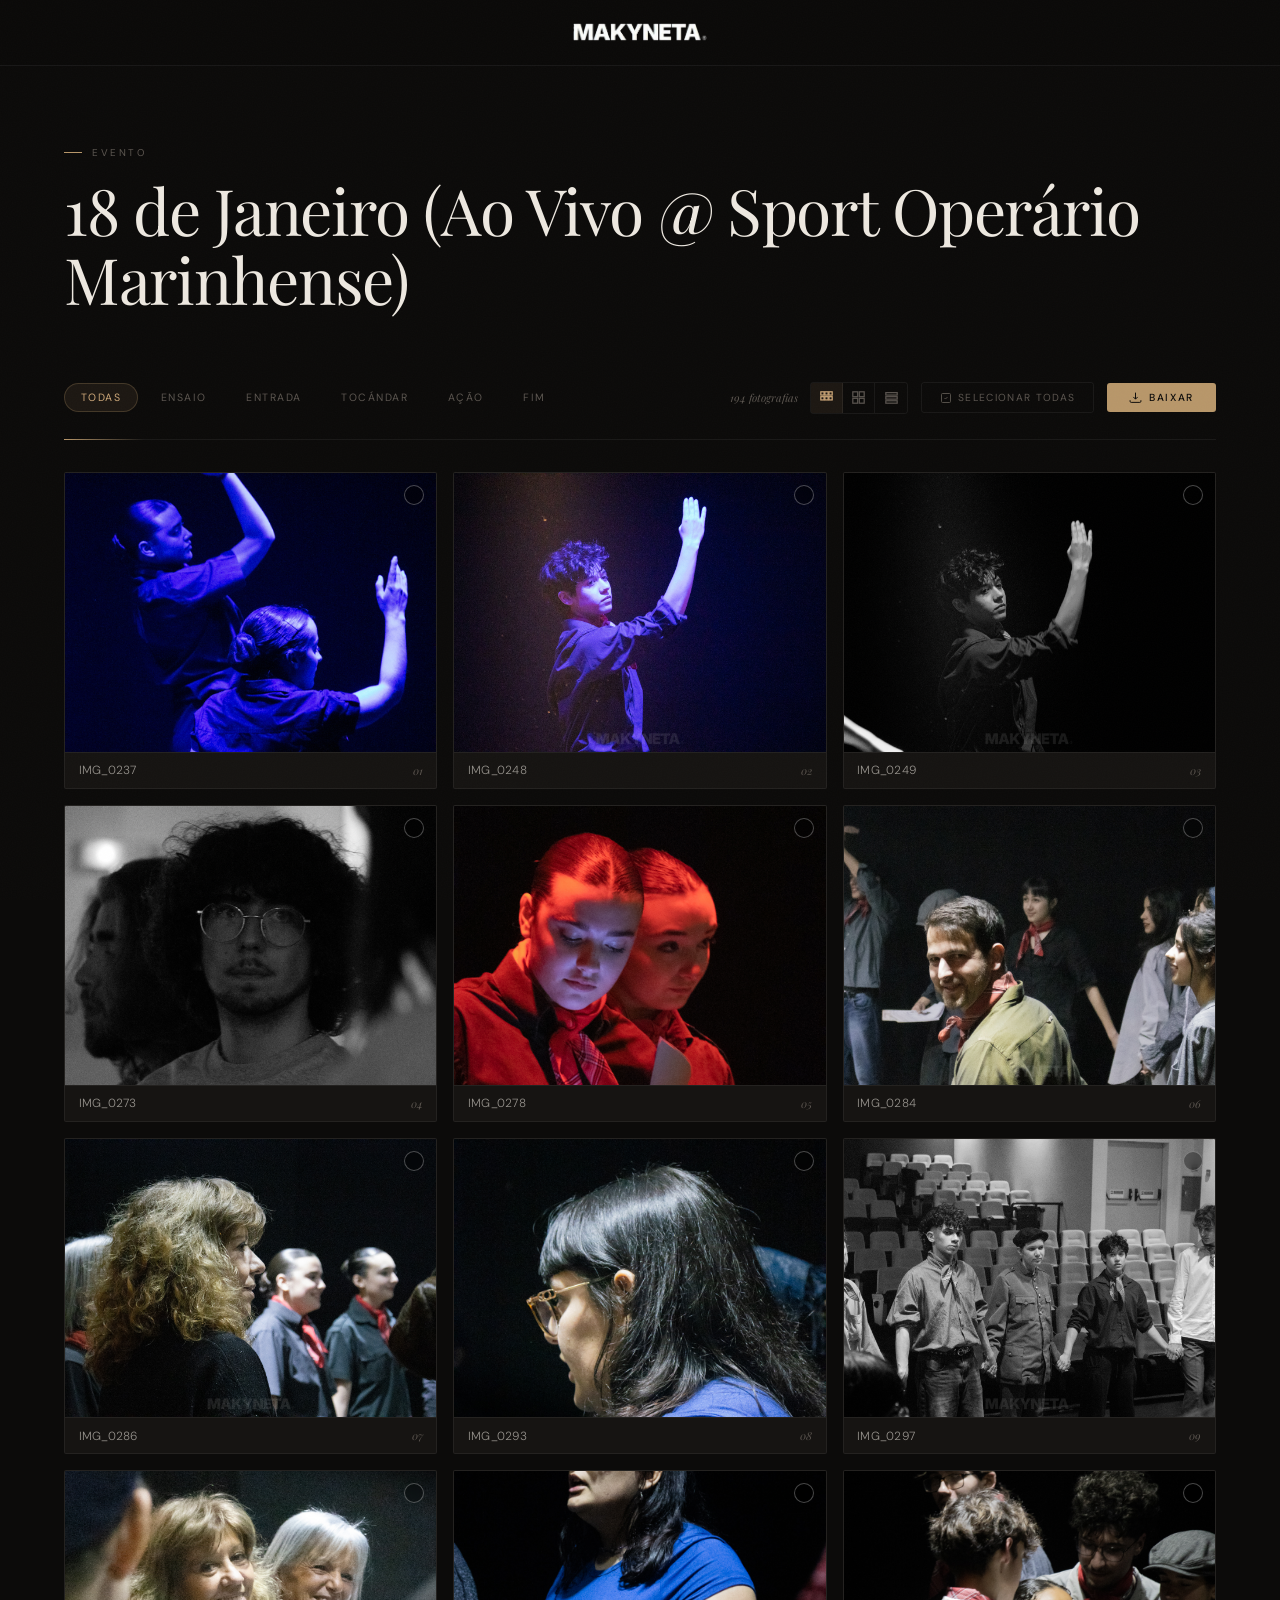
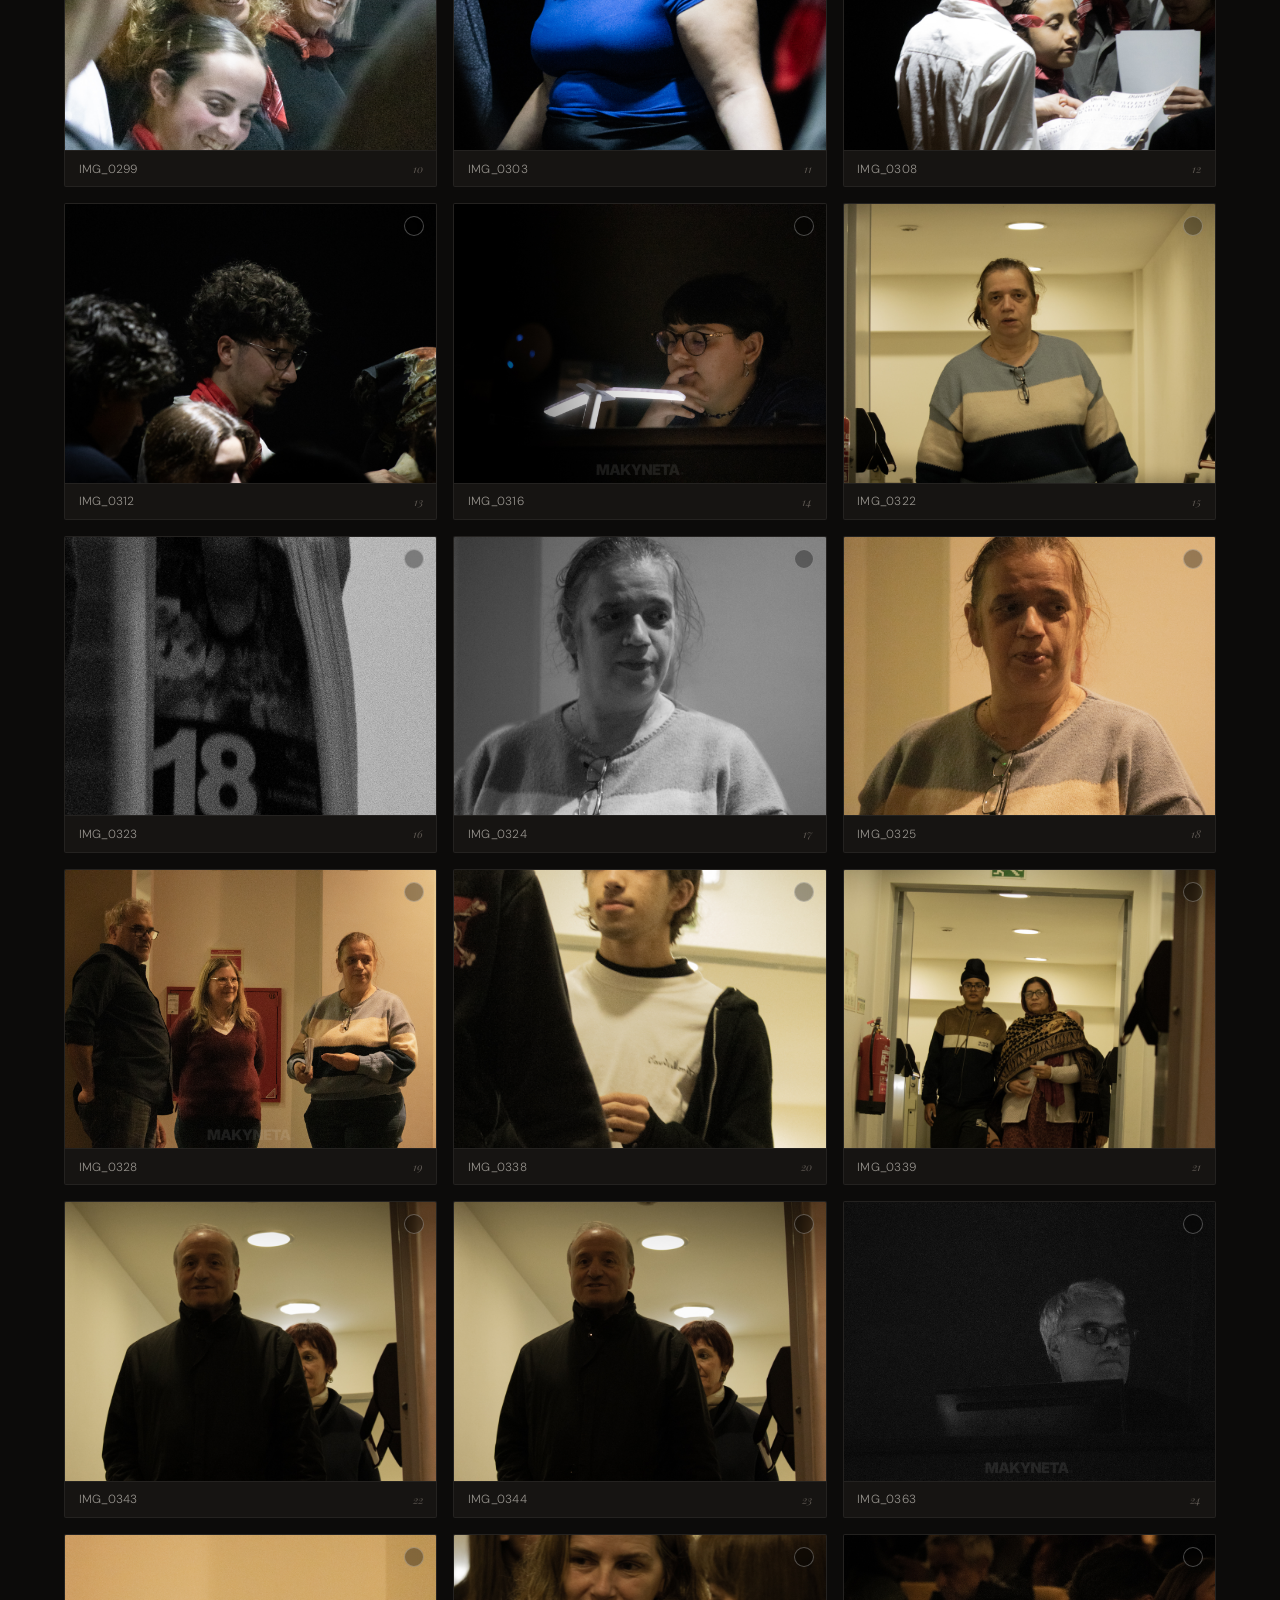
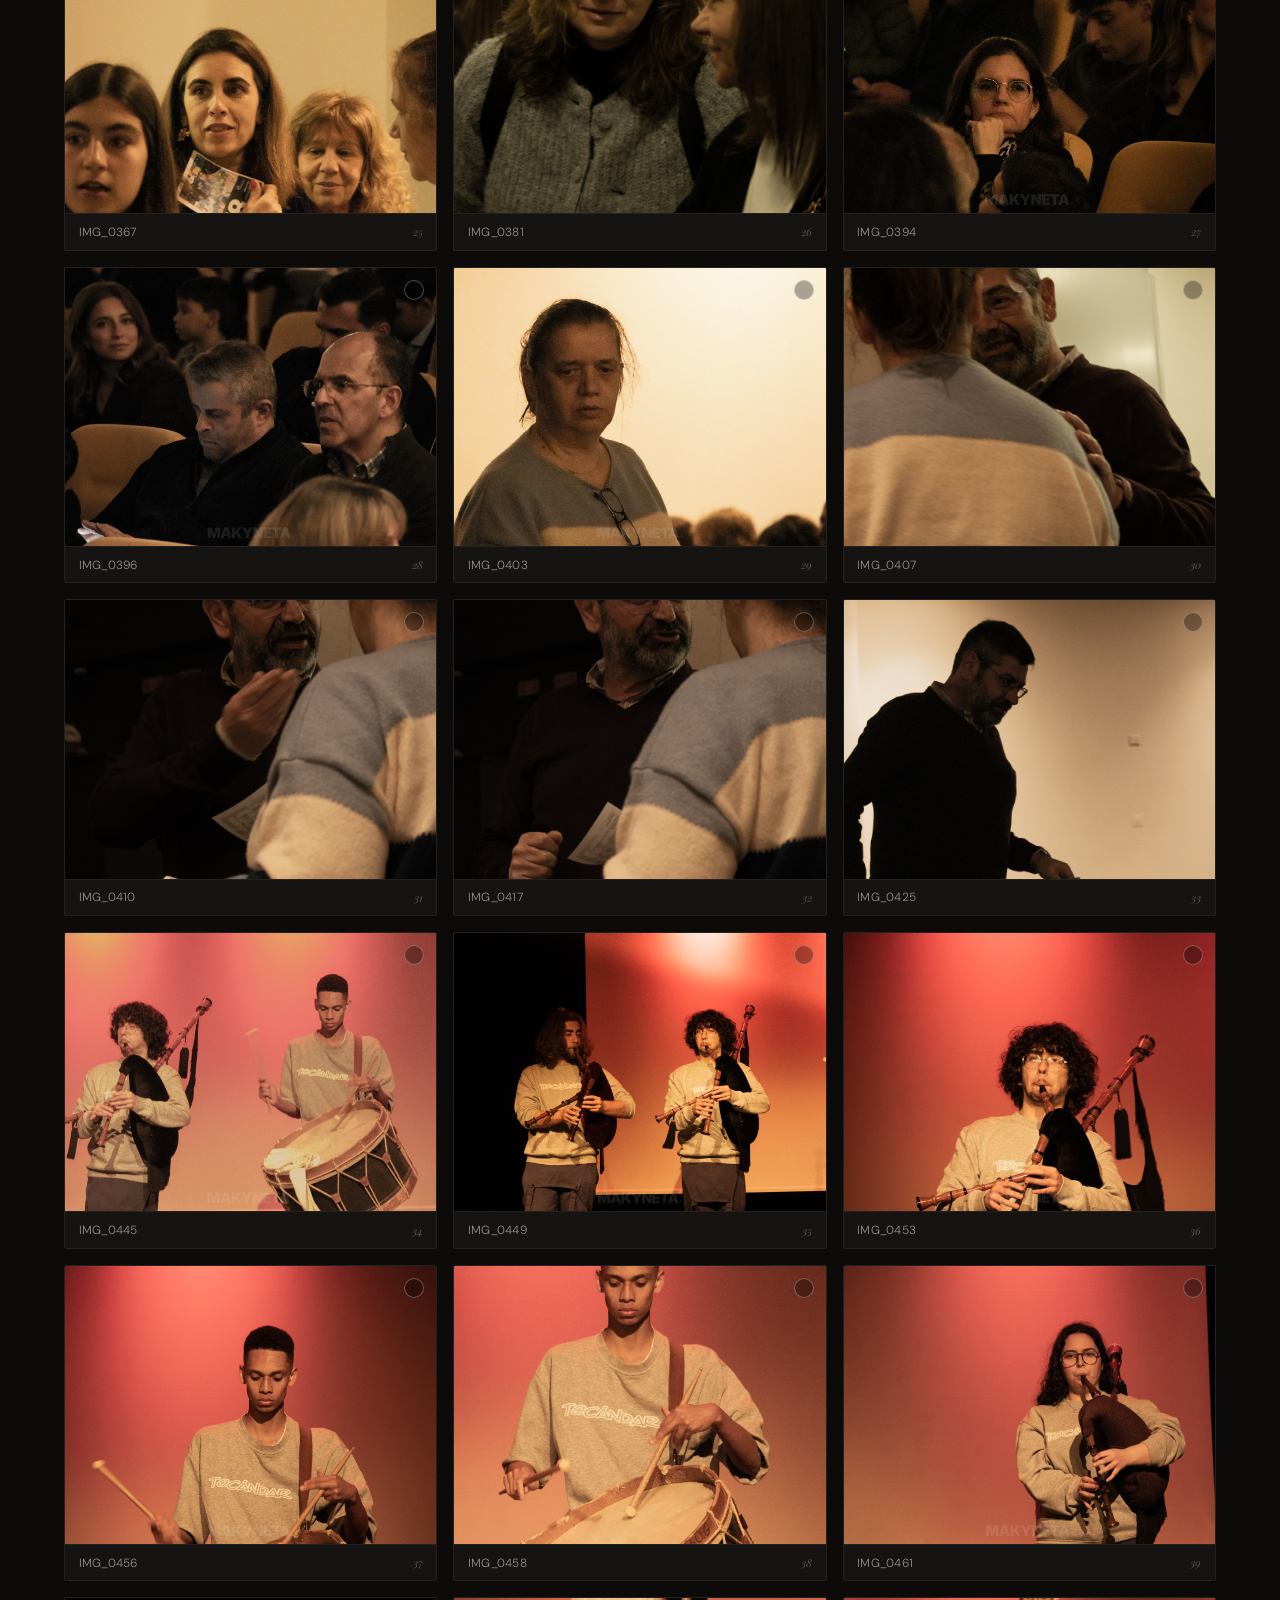
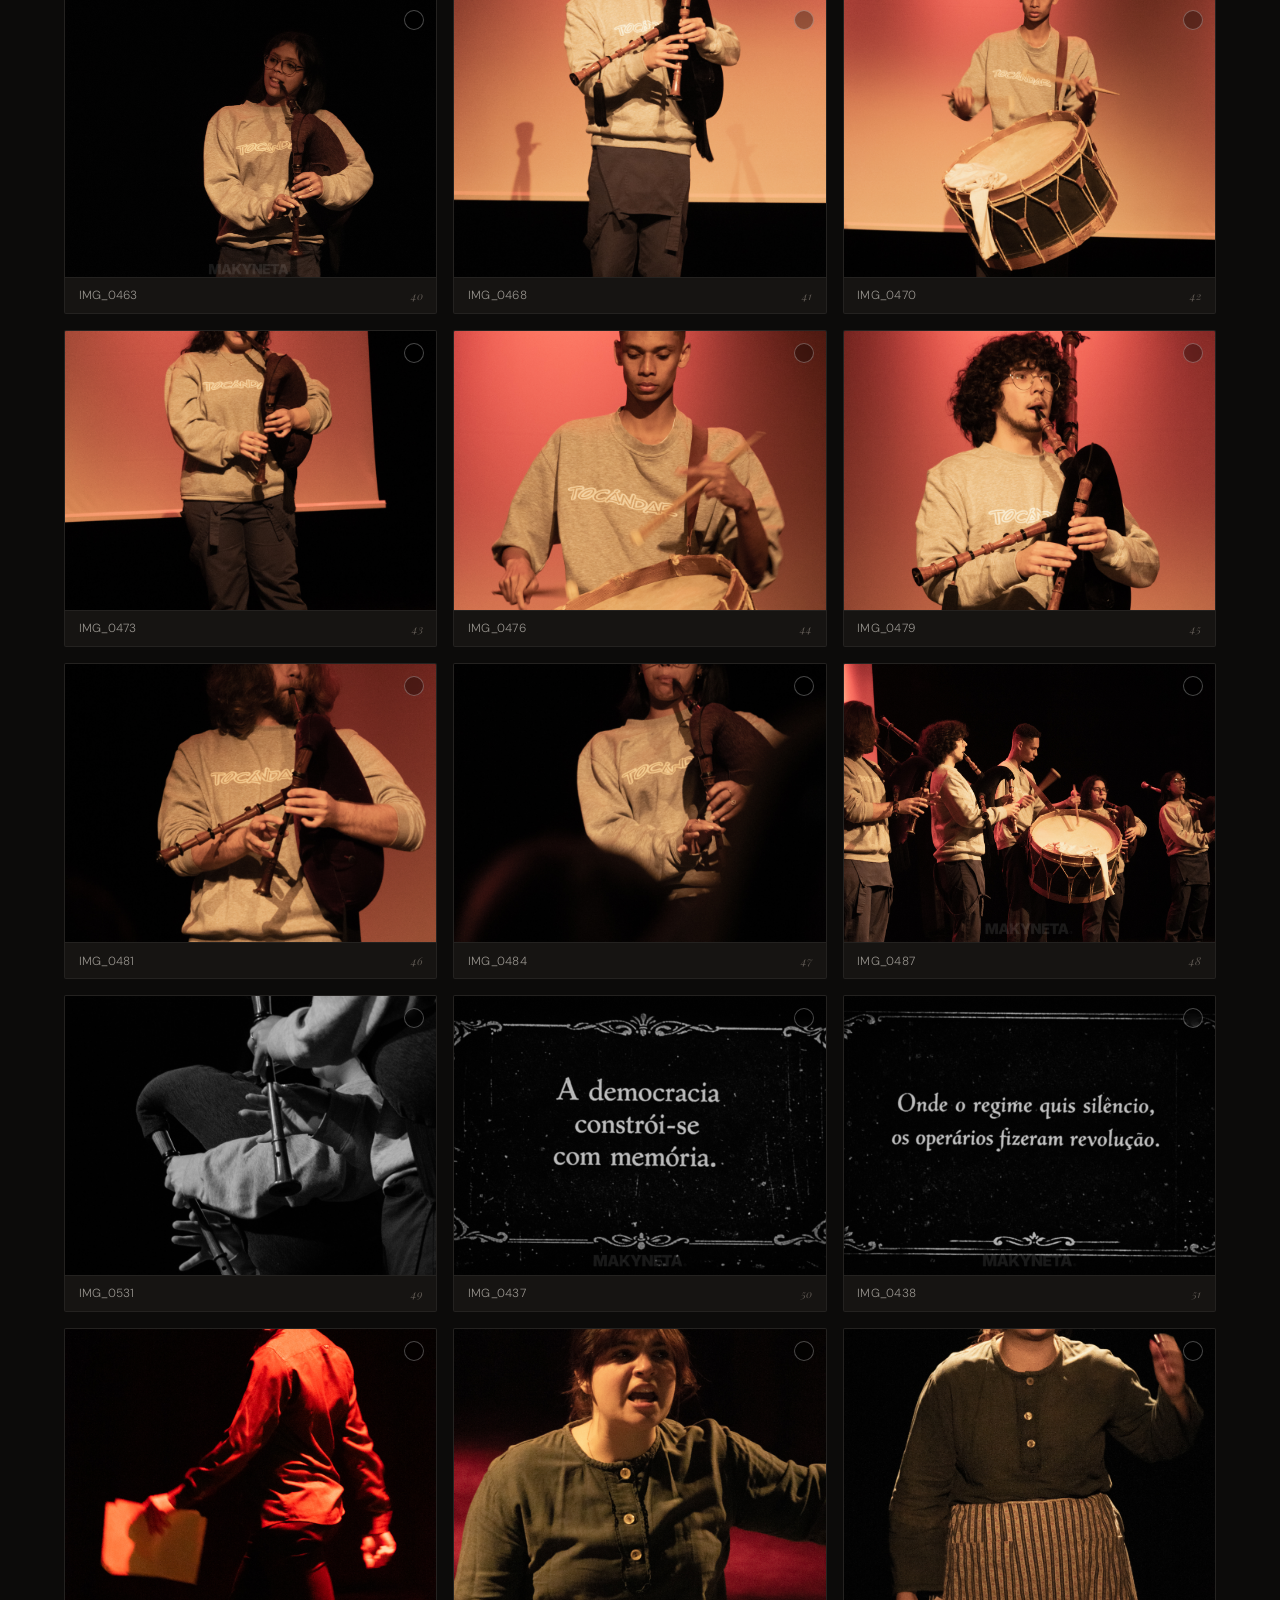
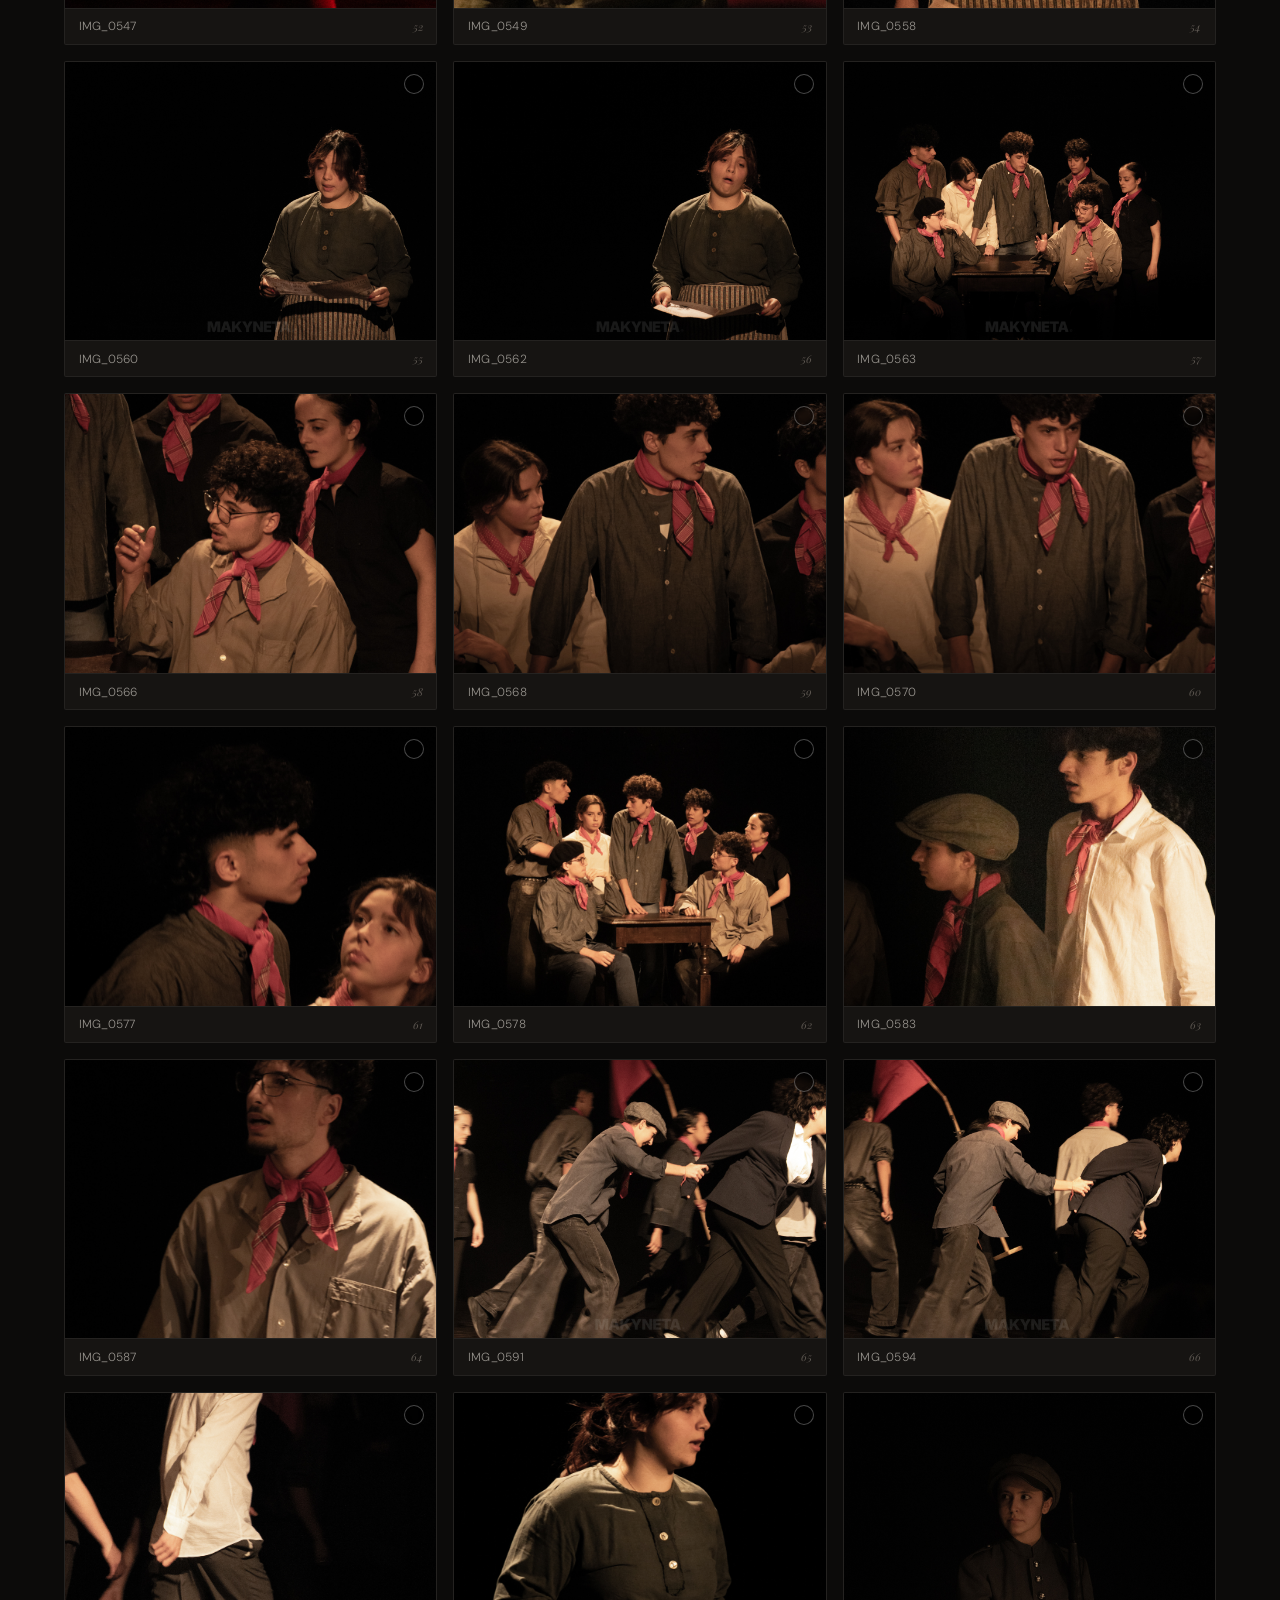
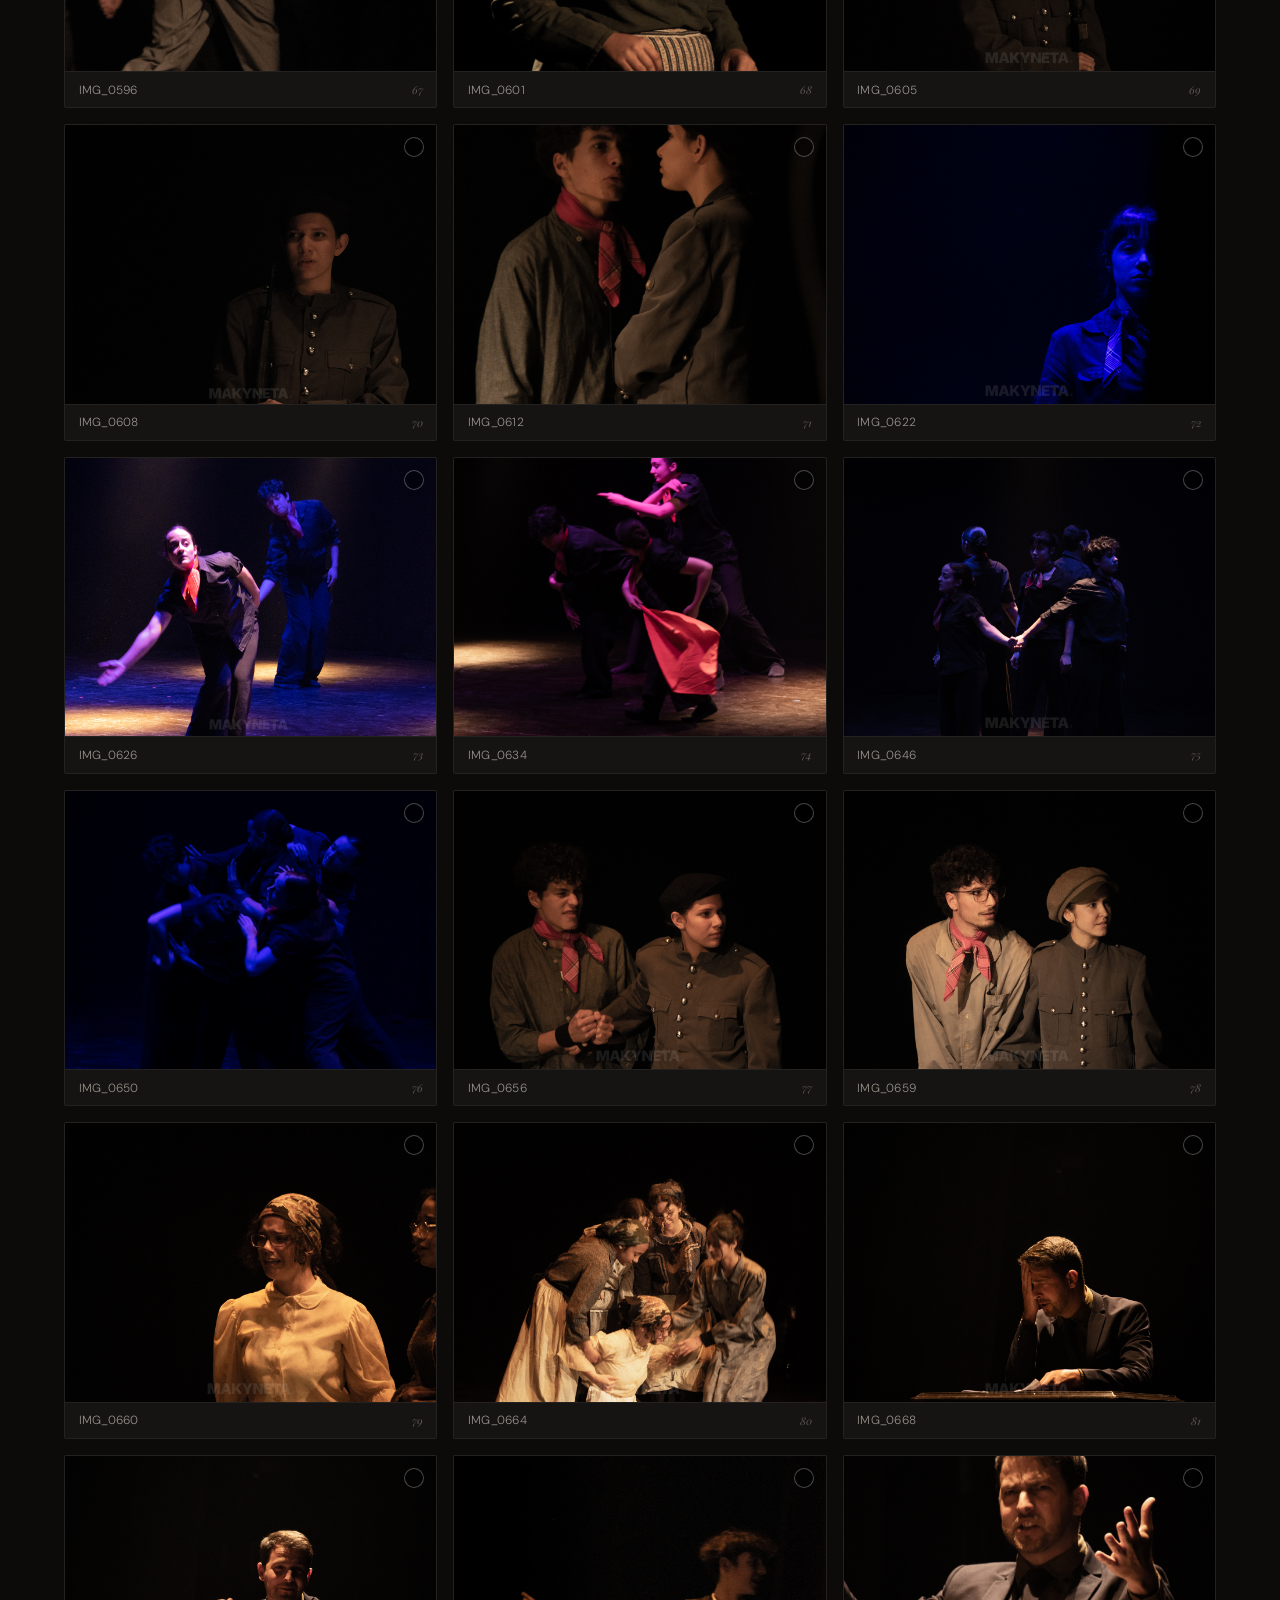
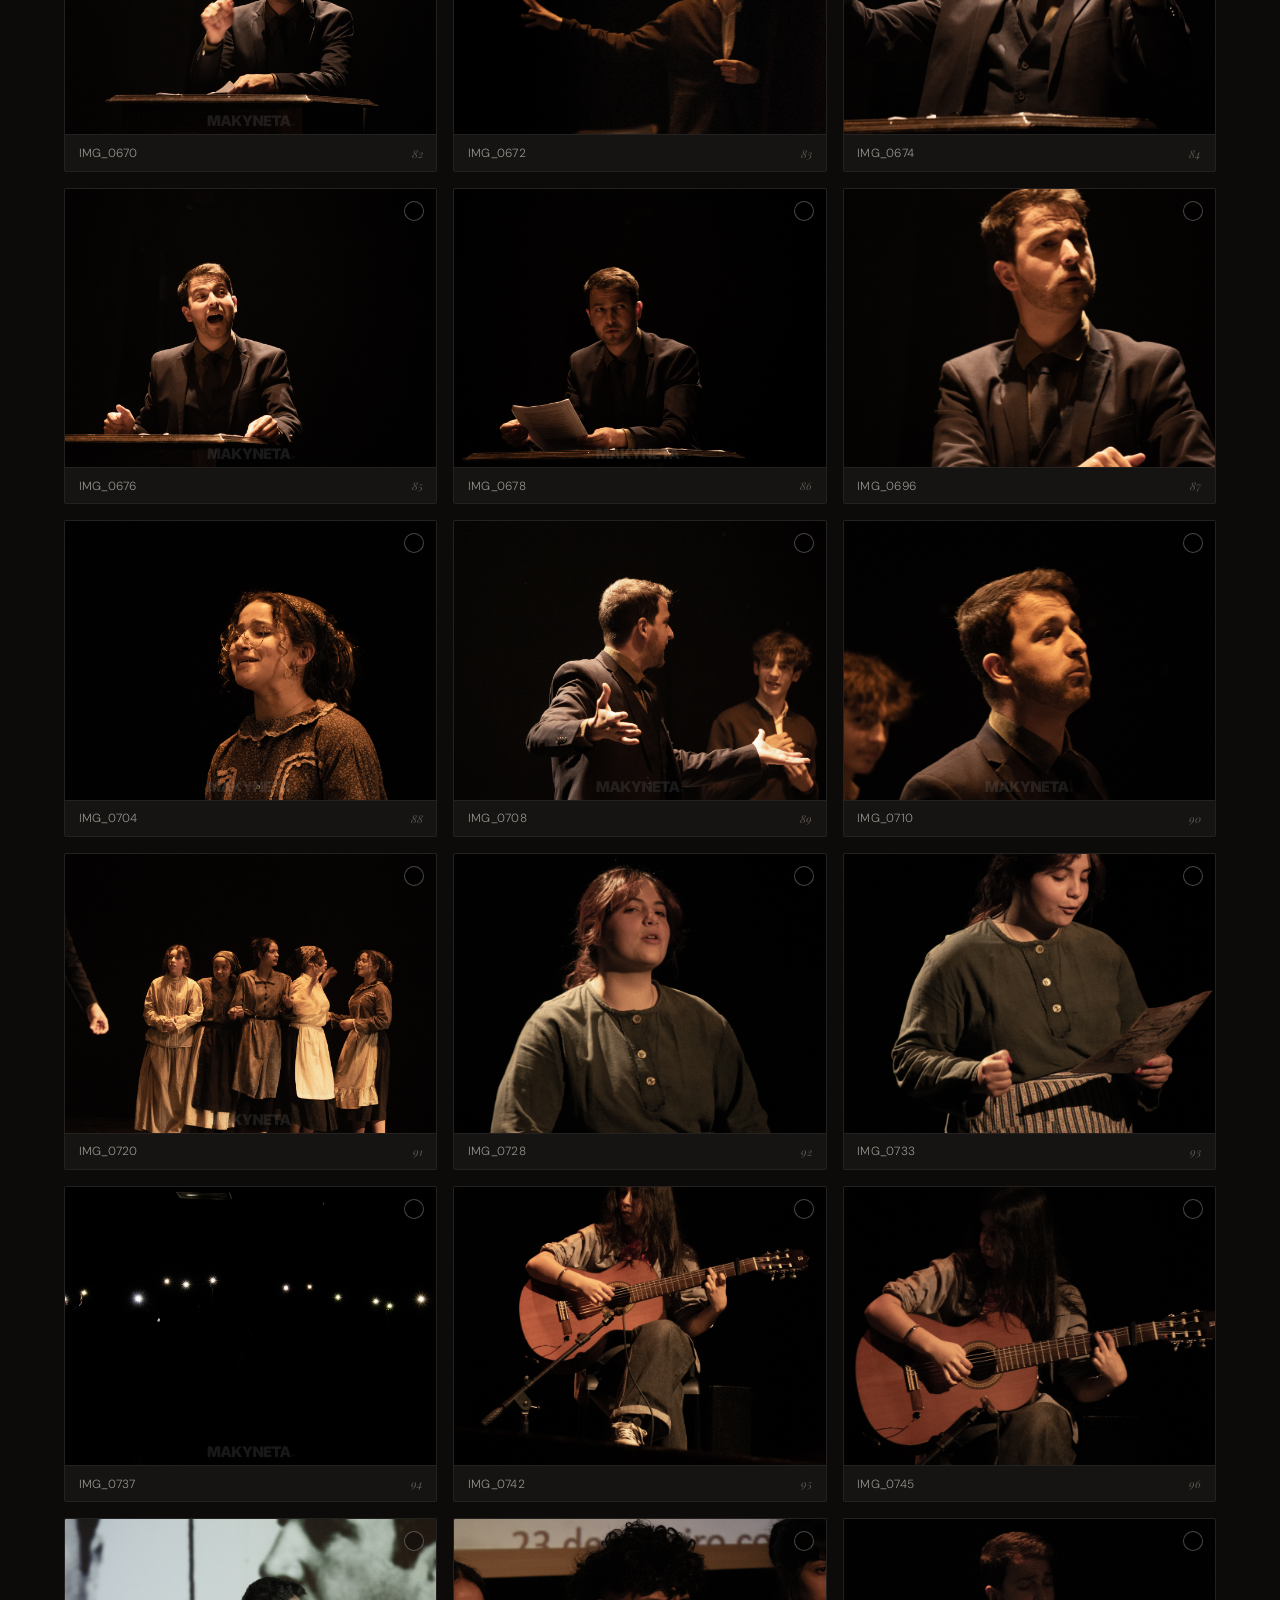
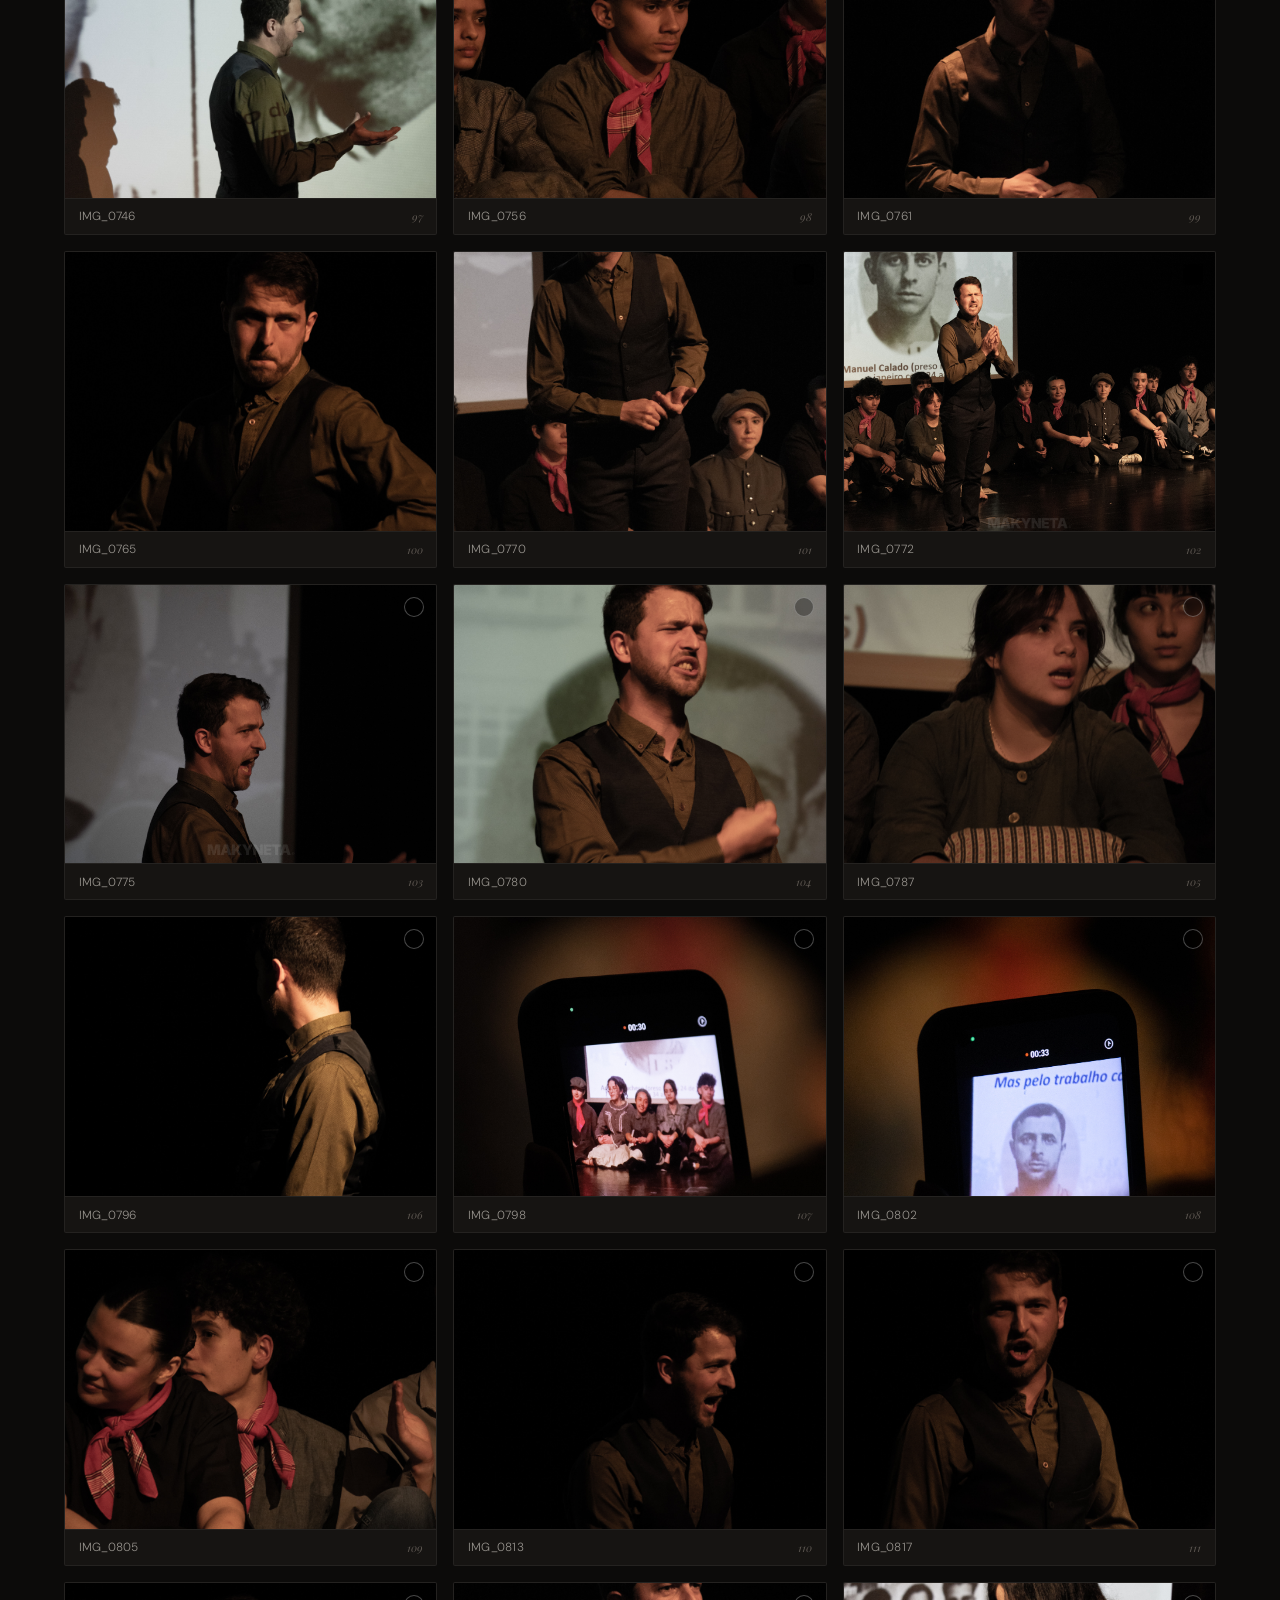
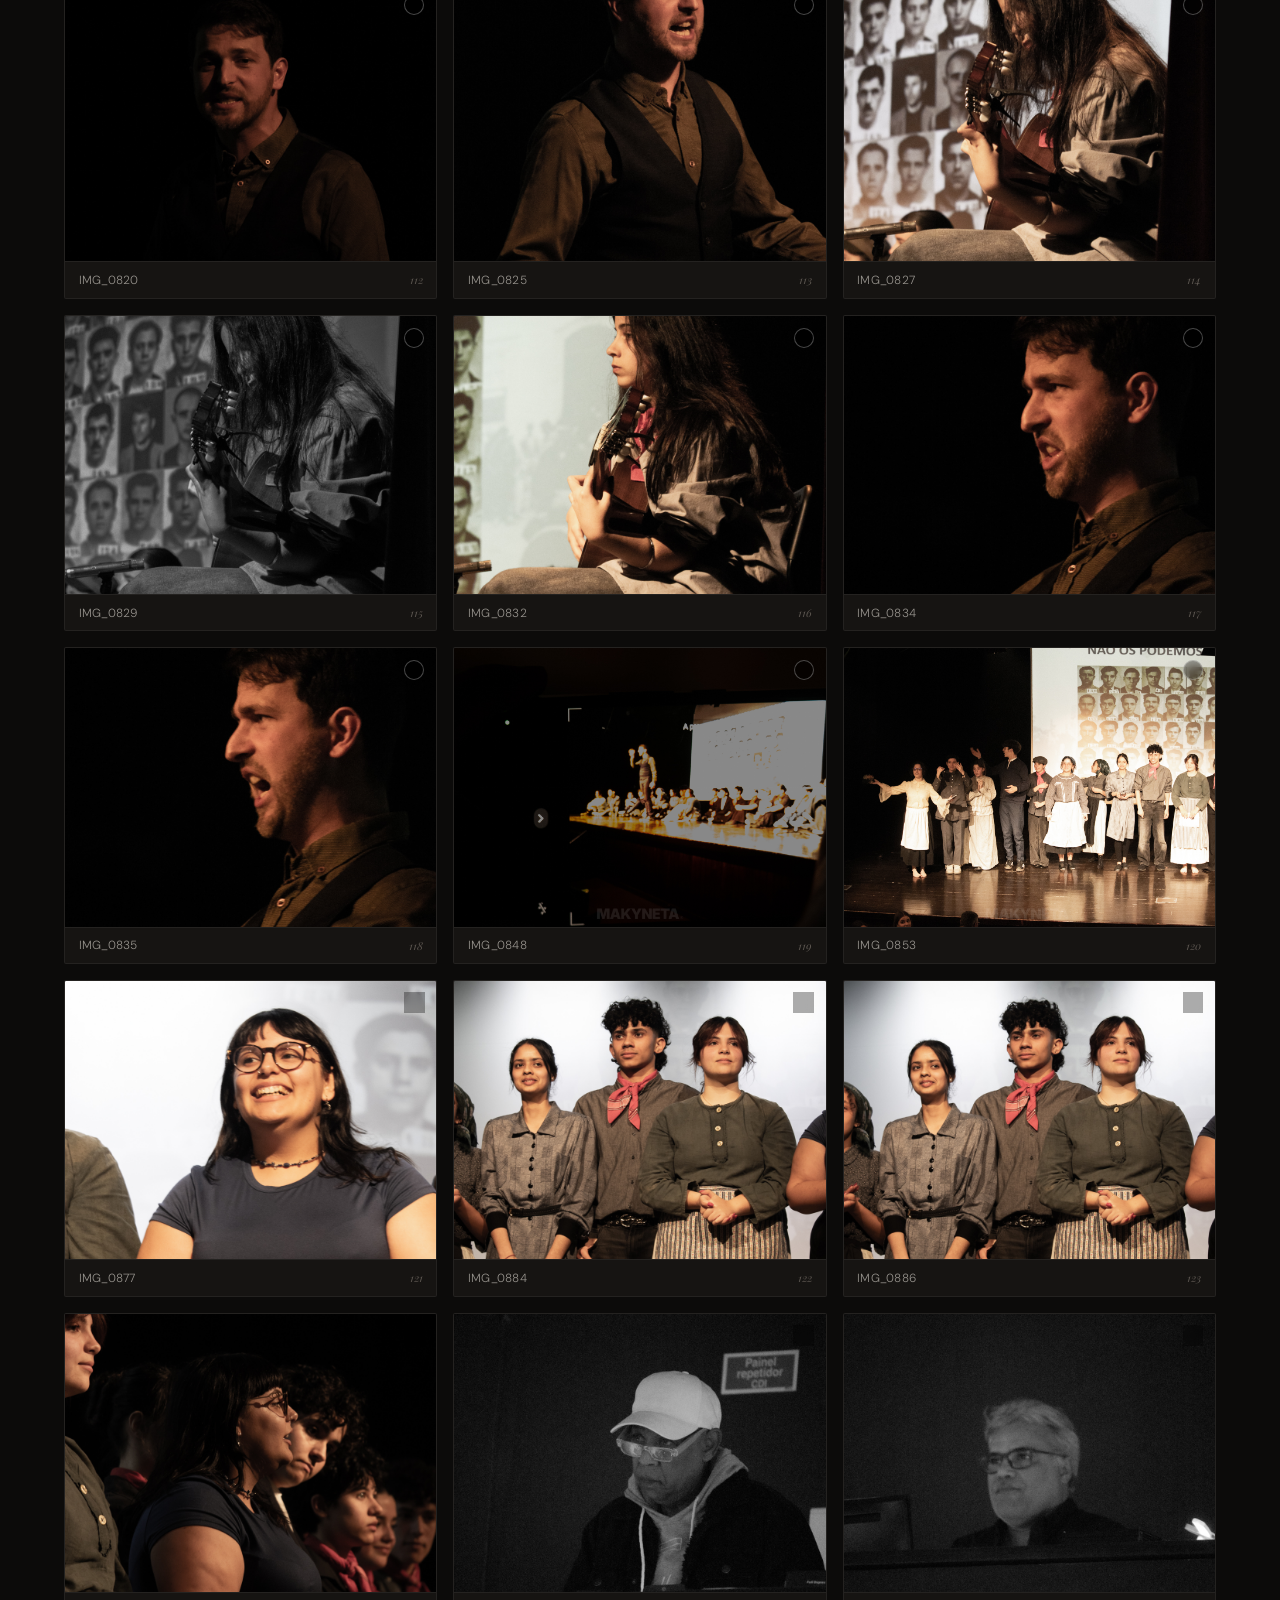
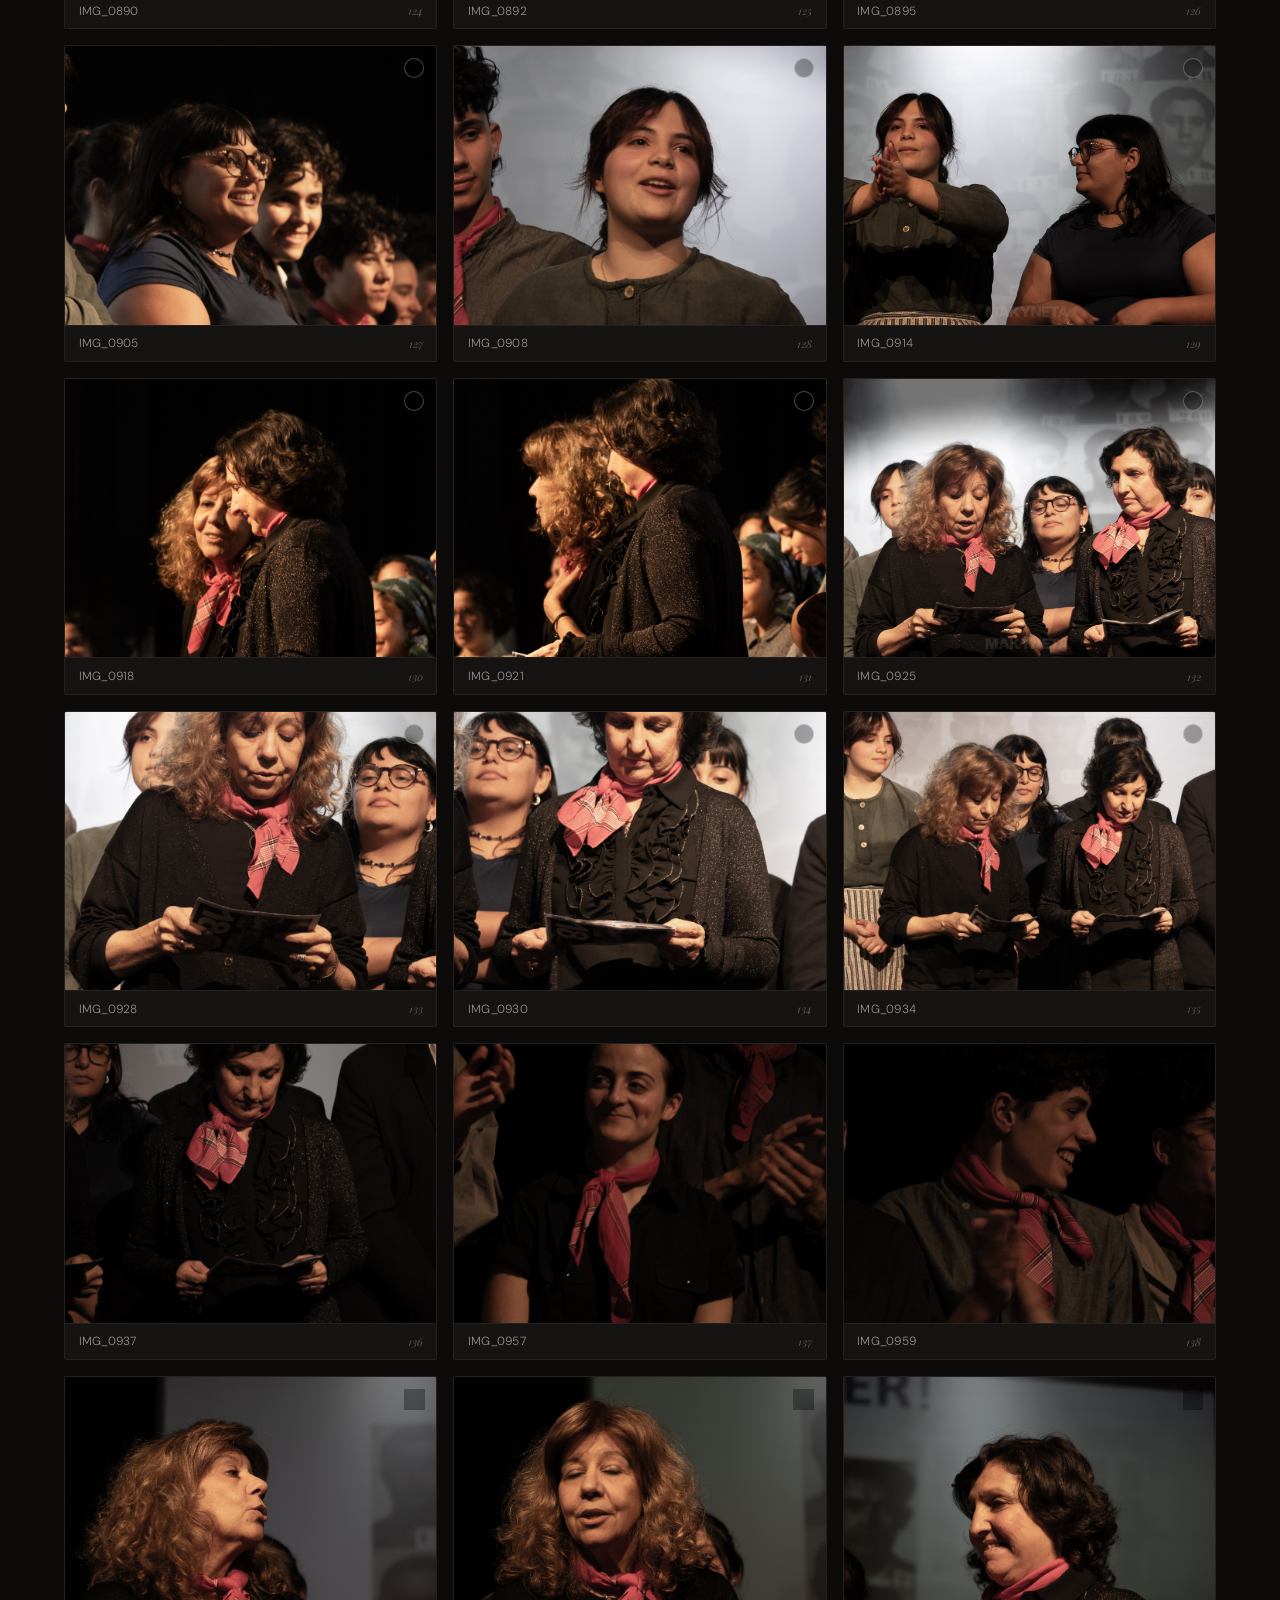
==== index.html @ 29eec653 "29 de Março de 2026" ====
<!DOCTYPE html>
<html lang="pt">
<head>
<!-- Metadados -->
<meta charset="UTF-8"/>
<meta name="viewport" content="width=device-width,initial-scale=1.0"/>
<meta property="og:image" content="https://makyneta.github.io/faclass/assets/images/client/IMG_0249.jpg">
<meta name="robots" content="noindex, follow">
<link rel="canonical" href="https://makyneta.github.io">
<meta name="author" content="Makyneta Unipessoal, Lda">
<!-- Preconnect -->
<link rel="preconnect" href="https://fonts.googleapis.com"/>
<link rel="preconnect" href="https://fonts.gstatic.com" crossorigin/>
<!-- Font -->
<link href="https://fonts.googleapis.com/css2?family=Playfair+Display:ital,wght@0,400;1,400&family=DM+Sans:wght@300;400;500&display=swap" rel="stylesheet"/>
<!-- Styles -->
<link rel="stylesheet" href="assets/styles/main.css">
<!-- Scripts -->
<script src="assets/scripts/main.js" defer></script>
<!-- Title_Favicon -->
<title>FACLass | Makyneta by Tomás Mota</title>
<link rel="icon" href="https://makyneta.github.io/favicon.png" type="image/png">
</head>
<body>

<!-- HEADER -->
<header>
  <!--
    Logo: substitua src="logo.png" pelo caminho da sua imagem PNG.
    Ao clicar na logo vai para o site principal.
  -->
  <a href="https://makyneta.github.io" target="_blank" rel="noopener" class="logo-link">
    <img
      class="logo-img"
      src="assets/images/ui/makyneta.png"
      alt="Makyneta"
      onerror="this.outerHTML='<span class=logo-fallback>Makyneta</span>'"
    />
  </a>
</header>

<!-- HERO -->
<div class="hero">
  <div class="hero-for">Evento</div>
  <h1 class="hero-name" id="hero-name">—</h1>
</div>

<!-- CONTROLS -->
<div class="controls">
  <div class="ctrl-left" id="filter-row">
    <!-- filtros gerados dinamicamente -->
  </div>
  <div class="ctrl-right">
    <span class="count-label" id="count-label"></span>
    <div class="vtoggle">
      <button class="vb on" id="v3" onclick="setView(3)" title="Grelha">
        <svg viewBox="0 0 16 16" fill="none" stroke="currentColor" stroke-width="1.5"><rect x="1" y="1" width="4" height="4"/><rect x="6" y="1" width="4" height="4"/><rect x="11" y="1" width="4" height="4"/><rect x="1" y="7" width="4" height="4"/><rect x="6" y="7" width="4" height="4"/><rect x="11" y="7" width="4" height="4"/></svg>
      </button>
      <button class="vb" id="v2" onclick="setView(2)" title="2 colunas">
        <svg viewBox="0 0 16 16" fill="none" stroke="currentColor" stroke-width="1.5"><rect x="1" y="1" width="6" height="6"/><rect x="9" y="1" width="6" height="6"/><rect x="1" y="9" width="6" height="6"/><rect x="9" y="9" width="6" height="6"/></svg>
      </button>
      <button class="vb" id="v1" onclick="setView(1)" title="Lista">
        <svg viewBox="0 0 16 16" fill="none" stroke="currentColor" stroke-width="1.5"><rect x="1" y="2" width="14" height="3"/><rect x="1" y="7" width="14" height="3"/><rect x="1" y="12" width="14" height="3"/></svg>
      </button>
    </div>
    <button class="btn-sel" onclick="toggleSelAll()">
      <svg viewBox="0 0 24 24" fill="none" stroke="currentColor" stroke-width="1.8"><rect x="3" y="3" width="18" height="18" rx="2"/><path d="M9 12l2 2 4-4"/></svg>
      Selecionar todas
    </button>
    <button class="btn-dl" onclick="doDownload()">
      <svg viewBox="0 0 24 24" fill="none" stroke="currentColor" stroke-width="1.8"><path d="M12 15V3m0 12-4-4m4 4 4-4"/><path d="M2 17v2a2 2 0 002 2h16a2 2 0 002-2v-2"/></svg>
      Baixar
    </button>
  </div>
</div>

<!-- GALLERY -->
<div class="g-wrap">
  <div class="g-divider"></div>
  <div class="gallery" id="gallery"></div>
</div>

<!-- LIGHTBOX -->
<div class="lb" id="lb">
  <div class="lb-bg" onclick="closeLb()"></div>
  <button class="lb-close" onclick="closeLb()">
    <svg viewBox="0 0 24 24" fill="none" stroke="currentColor" stroke-width="1.8"><path d="M18 6 6 18M6 6l12 12"/></svg>
  </button>
  <button class="lb-nav lb-prev" onclick="navLb(-1)">
    <svg viewBox="0 0 24 24" fill="none" stroke="currentColor" stroke-width="1.8"><path d="M15 18 9 12l6-6"/></svg>
  </button>
  <button class="lb-nav lb-next" onclick="navLb(1)">
    <svg viewBox="0 0 24 24" fill="none" stroke="currentColor" stroke-width="1.8"><path d="M9 18l6-6-6-6"/></svg>
  </button>
  <div class="lb-shell">
    <div class="lb-img-box">
      <img id="lb-img" src="" alt=""/>
    </div>
    <div class="lb-foot">
      <div class="lb-info">
        <span class="lb-title" id="lb-title"></span>
        <span class="lb-sub" id="lb-sub"></span>
      </div>
      <a id="lb-dl" href="#" class="btn-dl" style="font-size:.62rem;padding:.48rem 1rem" download>
        <svg viewBox="0 0 24 24" fill="none" stroke="currentColor" stroke-width="1.8" width="12" height="12"><path d="M12 15V3m0 12-4-4m4 4 4-4"/><path d="M2 17v2a2 2 0 002 2h16a2 2 0 002-2v-2"/></svg>
        Download
      </a>
    </div>
    <div class="lb-dots" id="lb-dots"></div>
  </div>
</div>

<!-- FLOAT BAR -->
<div class="fbar" id="fbar">
  <span class="fbar-count"><strong id="fbar-n">0</strong> selecionadas</span>
  <button class="fbar-dl" onclick="doDownload()">
    <svg viewBox="0 0 24 24" fill="none" stroke="currentColor" stroke-width="1.8"><path d="M12 15V3m0 12-4-4m4 4 4-4"/><path d="M2 17v2a2 2 0 002 2h16a2 2 0 002-2v-2"/></svg>
    Fazer download
  </button>
  <button class="fbar-clear" onclick="clearSel()">Limpar</button>
</div>

<!-- FOOTER -->
<footer>
  <div class="foot-inner">
    <p class="foot-copy">
      &copy; <span id="yr"></span>
      <a href="https://makyneta.github.io" target="_blank" rel="noopener">Makyneta, Unipessoal, Lda.</a>
      &nbsp;&mdash;&nbsp; Todos os direitos reservados. As imagens são de uso pessoal exclusivo do cliente.
    </p>
    <span class="foot-right" id="ft-client"></span>
  </div>
</footer>
</body>
</html>
---- assets/styles/main.css ----
*,*::before,*::after{box-sizing:border-box;margin:0;padding:0}

:root{
  --bg:     #0c0b0a;
  --card:   #161412;
  --warm:   #ede8e0;
  --muted:  #5c5650;
  --gold:   #b8976a;
  --gold2:  #cfa97a;
  --border: rgba(255,255,255,0.06);
  --border-gold: rgba(184,151,106,0.25);
  --sans:   'DM Sans', sans-serif;
  --serif:  'Playfair Display', serif;
}

html { scroll-behavior: smooth }

body {
  font-family: var(--sans);
  background: var(--bg);
  color: var(--warm);
  min-height: 100vh;
  display: flex;
  flex-direction: column;
  overflow-x: hidden;
}

/* grain */
body::after {
  content: '';
  position: fixed; inset: 0;
  background-image: url("data:image/svg+xml,%3Csvg xmlns='http://www.w3.org/2000/svg'%3E%3Cfilter id='n'%3E%3CfeTurbulence type='fractalNoise' baseFrequency='0.8' numOctaves='4' stitchTiles='stitch'/%3E%3C/filter%3E%3Crect width='100%25' height='100%25' filter='url(%23n)' opacity='0.04'/%3E%3C/svg%3E");
  pointer-events: none; z-index: 9999; opacity: .5;
}

/* ══ PAGE LOAD — fade in body ════════════════════ */
body { animation: bodyIn .6s ease both }
@keyframes bodyIn { from{opacity:0} to{opacity:1} }

/* ══ HEADER ══════════════════════════════════════ */
header {
  position: sticky; top: 0; z-index: 100;
  display: flex;
  align-items: center;
  justify-content: center;
  padding: 1.4rem 4rem;
  border-bottom: 1px solid var(--border);
  background: rgba(12,11,10,0.85);
  backdrop-filter: blur(16px);
  animation: slideDown .5s ease both;
}
@keyframes slideDown { from{opacity:0;transform:translateY(-12px)} to{opacity:1;transform:translateY(0)} }

.logo-link {
  align-items: center !important;
  display: flex;
  text-decoration: none;
  transition: opacity .2s;
  flex-shrink: 0;
}
.logo-link:hover { opacity: .65 }

.logo-img {
  height: 20px;
  width: auto;
  align-items: center !important;
  display: flex;
}
.logo-fallback {
  font-family: var(--serif);
  font-size: 1.3rem;
  color: var(--warm);
  letter-spacing: .05em;
}

/* ══ HERO TEXT ═══════════════════════════════════ */
.hero {
  padding: 5rem 4rem 3.5rem;
  animation: heroIn .7s .15s ease both;
}
@keyframes heroIn { from{opacity:0;transform:translateY(20px)} to{opacity:1;transform:translateY(0)} }

.hero-for {
  font-size: .62rem;
  letter-spacing: .26em;
  text-transform: uppercase;
  color: var(--muted);
  display: flex;
  align-items: center;
  gap: 10px;
  margin-bottom: 1rem;
}
.hero-for::before {
  content: '';
  display: block; width: 18px; height: 1px;
  background: var(--gold);
}

.hero-name {
  font-family: var(--serif);
  font-size: clamp(2.4rem, 5vw, 4.2rem);
  font-weight: 400;
  line-height: 1.08;
  color: var(--warm);
  letter-spacing: -.02em;
}
.hero-name em {
  font-style: italic;
  color: var(--gold2);
}

/* ══ CONTROLS ════════════════════════════════════ */
.controls {
  display: flex;
  align-items: center;
  justify-content: space-between;
  padding: .8rem 4rem 1.6rem;
  gap: 1rem;
  flex-wrap: wrap;
  animation: heroIn .7s .25s ease both;
}

.ctrl-left {
  display: flex;
  align-items: center;
  gap: .35rem;
}
.fpill {
  background: none;
  border: 1px solid transparent;
  font-family: var(--sans);
  font-size: .66rem; font-weight: 400;
  letter-spacing: .14em; text-transform: uppercase;
  color: var(--muted);
  padding: .44rem 1rem;
  border-radius: 100px;
  cursor: pointer;
  transition: all .22s;
}
.fpill:hover { color: var(--warm); border-color: var(--border) }
.fpill.on { background: rgba(184,151,106,.1); border-color: var(--border-gold); color: var(--gold2) }

.ctrl-right { display: flex; align-items: center; gap: .8rem }

.count-label {
  font-size: .68rem;
  color: var(--muted);
  font-style: italic;
  font-family: var(--serif);
}

.vtoggle {
  display: flex;
  border: 1px solid var(--border);
  border-radius: 3px;
  overflow: hidden;
}
.vb {
  background: none; border: none;
  border-right: 1px solid var(--border);
  color: var(--muted);
  width: 32px; height: 30px;
  display: flex; align-items: center; justify-content: center;
  cursor: pointer; transition: all .2s;
}
.vb:last-child { border-right: none }
.vb:hover { background: rgba(255,255,255,.04); color: var(--warm) }
.vb.on { background: rgba(184,151,106,.1); color: var(--gold2) }
.vb svg { width: 13px; height: 13px }

.btn-sel {
  display: inline-flex; align-items: center; gap: .4rem;
  padding: .5rem 1.1rem;
  font-family: var(--sans); font-size: .64rem; font-weight: 400;
  letter-spacing: .13em; text-transform: uppercase;
  background: none; color: var(--muted);
  border: 1px solid var(--border); border-radius: 3px;
  cursor: pointer; transition: all .2s;
}
.btn-sel:hover { border-color: var(--border-gold); color: var(--warm) }
.btn-sel svg { width: 12px; height: 12px }

.btn-dl {
  display: inline-flex; align-items: center; gap: .45rem;
  padding: .5rem 1.4rem;
  font-family: var(--sans); font-size: .64rem; font-weight: 500;
  letter-spacing: .15em; text-transform: uppercase;
  background: var(--gold); color: #0c0b0a;
  border: none; border-radius: 3px;
  cursor: pointer; transition: all .25s;
}
.btn-dl:hover { background: var(--gold2); box-shadow: 0 6px 24px rgba(184,151,106,.28) }
.btn-dl svg { width: 13px; height: 13px }

/* ══ GALLERY ═════════════════════════════════════ */
.g-wrap {
  padding: 0 4rem 6rem;
  flex: 1;
}

.g-divider {
  height: 1px;
  background: var(--border);
  margin-bottom: 2rem;
  position: relative;
}
.g-divider::before {
  content: '';
  position: absolute; left: 0; top: 0;
  width: 80px; height: 1px;
  background: linear-gradient(90deg, var(--gold), transparent);
}

/* GRID — imagens todas iguais */
.gallery {
  display: grid;
  grid-template-columns: repeat(3, 1fr);
  gap: 1rem;
}
.gallery.c2 { grid-template-columns: repeat(2, 1fr); gap: 1.2rem }
.gallery.c1 { grid-template-columns: 1fr; gap: .5rem }

/* CARD */
.card {
  position: relative;
  border-radius: 2px;
  overflow: hidden;
  border: 1px solid var(--border);
  background: var(--card);
  cursor: pointer;
  /* animação de entrada escalonada via JS */
  opacity: 0; transform: translateY(16px);
  transition:
    border-color .3s,
    box-shadow .35s,
    transform .3s;
}
.card.visible {
  animation: cardIn .5s ease forwards;
}
@keyframes cardIn {
  to { opacity: 1; transform: translateY(0) }
}
.card:hover {
  border-color: rgba(184,151,106,.2);
  box-shadow: 0 18px 56px rgba(0,0,0,.55);
  transform: translateY(-3px) !important;
}
.card.sel {
  border-color: var(--gold) !important;
  box-shadow: 0 0 0 1px var(--gold), 0 12px 40px rgba(184,151,106,.2);
  transform: translateY(-3px) !important;
}

/* IMAGEM — proporção fixa 4:3 sempre igual */
.card-img {
  position: relative;
  width: 100%;
  padding-top: 75%; /* 4:3 */
  overflow: hidden;
}
.card-img img {
  position: absolute; inset: 0;
  width: 100%; height: 100%;
  object-fit: cover;
  display: block;
  transition: transform .65s cubic-bezier(.25,.46,.45,.94);
}
.card:hover .card-img img { transform: scale(1.07) }

/* lista: proporção mais horizontal */
.gallery.c1 .card-img { padding-top: 30% }

/* OVERLAY */
.card-ov {
  position: absolute; inset: 0;
  background: linear-gradient(180deg, rgba(0,0,0,0) 30%, rgba(0,0,0,.82) 100%);
  opacity: 0; transition: opacity .28s;
  display: flex; flex-direction: column; justify-content: flex-end;
  padding: 1rem; gap: .5rem;
}
.card:hover .card-ov { opacity: 1 }

.ov-row { display: flex; gap: .5rem }
.ov-btn {
  display: inline-flex; align-items: center; gap: .35rem;
  padding: .4rem .8rem;
  font-family: var(--sans); font-size: .6rem; font-weight: 500;
  letter-spacing: .12em; text-transform: uppercase;
  border: none; border-radius: 1px; cursor: pointer;
  text-decoration: none; transition: all .18s;
}
.ov-btn svg { width: 11px; height: 11px; flex-shrink: 0 }
.ov-view {
  background: rgba(255,255,255,.14);
  backdrop-filter: blur(6px); color: #fff;
}
.ov-view:hover { background: rgba(255,255,255,.24) }
.ov-dl { background: var(--gold); color: #0c0b0a }
.ov-dl:hover { background: var(--gold2) }

/* CHECKBOX */
.card-cb {
  position: absolute; top: .75rem; right: .75rem;
  width: 20px; height: 20px; border-radius: 50%;
  border: 1.5px solid rgba(255,255,255,.28);
  background: rgba(0,0,0,.32); backdrop-filter: blur(4px);
  display: flex; align-items: center; justify-content: center;
  transition: all .2s; z-index: 5;
}
.card:hover .card-cb { border-color: rgba(255,255,255,.65) }
.card.sel .card-cb { background: var(--gold); border-color: var(--gold) }
.cb-ico { opacity: 0; transform: scale(.4); transition: all .18s }
.card.sel .cb-ico { opacity: 1; transform: scale(1) }

/* NOME DA FOTO */
.card-name {
  display: flex; align-items: center; justify-content: space-between;
  padding: .6rem .85rem;
  border-top: 1px solid var(--border);
}
.cn-title { font-size: .74rem; font-weight: 300; color: rgba(237,232,224,.6); letter-spacing: .02em }
.cn-num { font-family: var(--serif); font-style: italic; font-size: .68rem; color: var(--muted) }

/* lista */
.gallery.c1 .card { display: flex }
.gallery.c1 .card-img { width: 280px; flex-shrink: 0; padding-top: 0; height: 110px }
.gallery.c1 .card-img img { position: relative; width: 100%; height: 100%; inset: unset }
.gallery.c1 .card-name {
  flex: 1; flex-direction: column; align-items: flex-start; justify-content: center;
  padding: 1rem 1.5rem; border-top: none; border-left: 1px solid var(--border); gap: .25rem;
}
.gallery.c1 .cn-title { font-size: .82rem }

/* ══ LIGHTBOX ════════════════════════════════════ */
.lb {
  position: fixed; inset: 0; z-index: 900;
  display: flex; align-items: center; justify-content: center;
  opacity: 0; pointer-events: none;
  transition: opacity .3s ease;
}
.lb.open { opacity: 1; pointer-events: all }

.lb-bg {
  position: absolute; inset: 0;
  background: rgba(7,6,5,.95);
  backdrop-filter: blur(14px);
}

.lb-shell {
  position: relative; z-index: 2;
  display: flex; flex-direction: column; align-items: center;
  max-width: 92vw;
  transform: scale(.94); transition: transform .32s ease;
}
.lb.open .lb-shell { transform: scale(1) }

.lb-img-box {
  max-width: 82vw; max-height: 78vh;
  border-radius: 2px; overflow: hidden;
  box-shadow: 0 50px 130px rgba(0,0,0,.9);
}
.lb-img-box img {
  display: block;
  max-width: 82vw; max-height: 78vh;
  object-fit: contain;
  transition: opacity .2s;
}

.lb-foot {
  display: flex; align-items: center; justify-content: space-between;
  width: 100%; padding: .9rem 0 0; gap: 1.5rem;
}
.lb-info { display: flex; flex-direction: column; gap: 2px }
.lb-title { font-family: var(--serif); font-style: italic; font-size: .92rem; color: rgba(237,232,224,.75) }
.lb-sub { font-size: .58rem; letter-spacing: .15em; text-transform: uppercase; color: var(--muted) }

.lb-close {
  position: fixed; top: 1.6rem; right: 2rem;
  width: 38px; height: 38px; border-radius: 50%;
  background: rgba(255,255,255,.055);
  border: 1px solid var(--border); color: rgba(237,232,224,.6);
  display: flex; align-items: center; justify-content: center;
  cursor: pointer; transition: all .2s; z-index: 3;
}
.lb-close:hover { background: rgba(255,255,255,.13); color: #fff }
.lb-close svg { width: 15px; height: 15px }

.lb-nav {
  position: fixed; top: 50%; transform: translateY(-50%);
  width: 42px; height: 42px; border-radius: 50%;
  background: rgba(255,255,255,.05);
  border: 1px solid var(--border); color: rgba(237,232,224,.55);
  display: flex; align-items: center; justify-content: center;
  cursor: pointer; transition: all .22s; z-index: 3;
}
.lb-nav:hover { background: rgba(255,255,255,.11); color: #fff; border-color: rgba(255,255,255,.16) }
.lb-prev { left: 1.6rem } .lb-next { right: 1.6rem }
.lb-nav svg { width: 18px; height: 18px }

.lb-dots { display: flex; gap: 5px; margin-top: .8rem }
.lb-dot { width: 4px; height: 4px; border-radius: 50%; background: var(--muted); transition: all .25s }
.lb-dot.cur { background: var(--gold); width: 16px; border-radius: 2px }

/* ══ FLOAT BAR ════════════════════════════════════ */
.fbar {
  position: fixed; bottom: 2rem; left: 50%;
  transform: translateX(-50%) translateY(14px);
  z-index: 80;
  background: rgba(24,22,20,.95);
  border: 1px solid var(--border-gold);
  border-radius: 100px;
  padding: .6rem .85rem .6rem 1.5rem;
  display: flex; align-items: center; gap: 1.1rem;
  box-shadow: 0 20px 60px rgba(0,0,0,.7);
  opacity: 0; pointer-events: none;
  transition: all .32s cubic-bezier(.34,1.56,.64,1);
  backdrop-filter: blur(12px);
}
.fbar.show { opacity: 1; pointer-events: all; transform: translateX(-50%) translateY(0) }
.fbar-count { font-size: .72rem; color: rgba(237,232,224,.8) }
.fbar-count strong { color: var(--gold) }
.fbar-dl {
  display: inline-flex; align-items: center; gap: .4rem;
  padding: .45rem 1.1rem;
  font-family: var(--sans); font-size: .62rem; font-weight: 500;
  letter-spacing: .13em; text-transform: uppercase;
  background: var(--gold); color: #0c0b0a;
  border: none; border-radius: 100px; cursor: pointer; transition: all .2s;
}
.fbar-dl:hover { background: var(--gold2) }
.fbar-dl svg { width: 12px; height: 12px }
.fbar-clear {
  background: none; border: none;
  font-family: var(--sans); font-size: .6rem; letter-spacing: .12em; text-transform: uppercase;
  color: var(--muted); cursor: pointer; transition: color .2s; padding-right: .3rem;
}
.fbar-clear:hover { color: var(--warm) }

/* ══ FOOTER ══════════════════════════════════════ */
footer {
  position: relative; z-index: 5; margin-top: auto;
  border-top: 1px solid var(--border);
}
.foot-inner {
  padding: 1.5rem 4rem;
  display: flex; align-items: center; justify-content: space-between;
  gap: 1.5rem; flex-wrap: wrap;
}
.foot-copy {
  font-size: .64rem; color: var(--muted);
  letter-spacing: .04em; line-height: 1.7;
}
.foot-copy a {
  color: var(--gold); text-decoration: none;
  border-bottom: 1px solid rgba(184,151,106,.2); padding-bottom: 1px;
  transition: all .2s;
}
.foot-copy a:hover { color: var(--gold2); border-color: var(--gold) }
.foot-right {
  font-size: .58rem; letter-spacing: .18em;
  text-transform: uppercase; color: var(--muted);
}

/* ══ RESPONSIVE ══════════════════════════════════ */
@media(max-width:900px){
  header,.hero,.controls,.g-wrap,.foot-inner { padding-left:2rem; padding-right:2rem }
  .gallery { grid-template-columns: repeat(2,1fr) !important }
  .gallery.c1 { grid-template-columns: 1fr !important }
}
@media(max-width:540px){
  header { padding:1.2rem 1.5rem }
  .hero { padding:3rem 1.5rem 2rem }
  .controls { padding:.5rem 1.5rem 1.2rem }
  .g-wrap { padding:0 1.5rem 4rem }
  .foot-inner { padding:1.2rem 1.5rem }
  .gallery { grid-template-columns: 1fr !important }
  .gallery.c1 .card { flex-direction:column }
  .gallery.c1 .card-img { width:100%; height:auto; padding-top:75%; position:relative }
  .gallery.c1 .card-img img { position:absolute; inset:0 }
  .gallery.c1 .card-name { border-left:none; border-top:1px solid var(--border) }
}
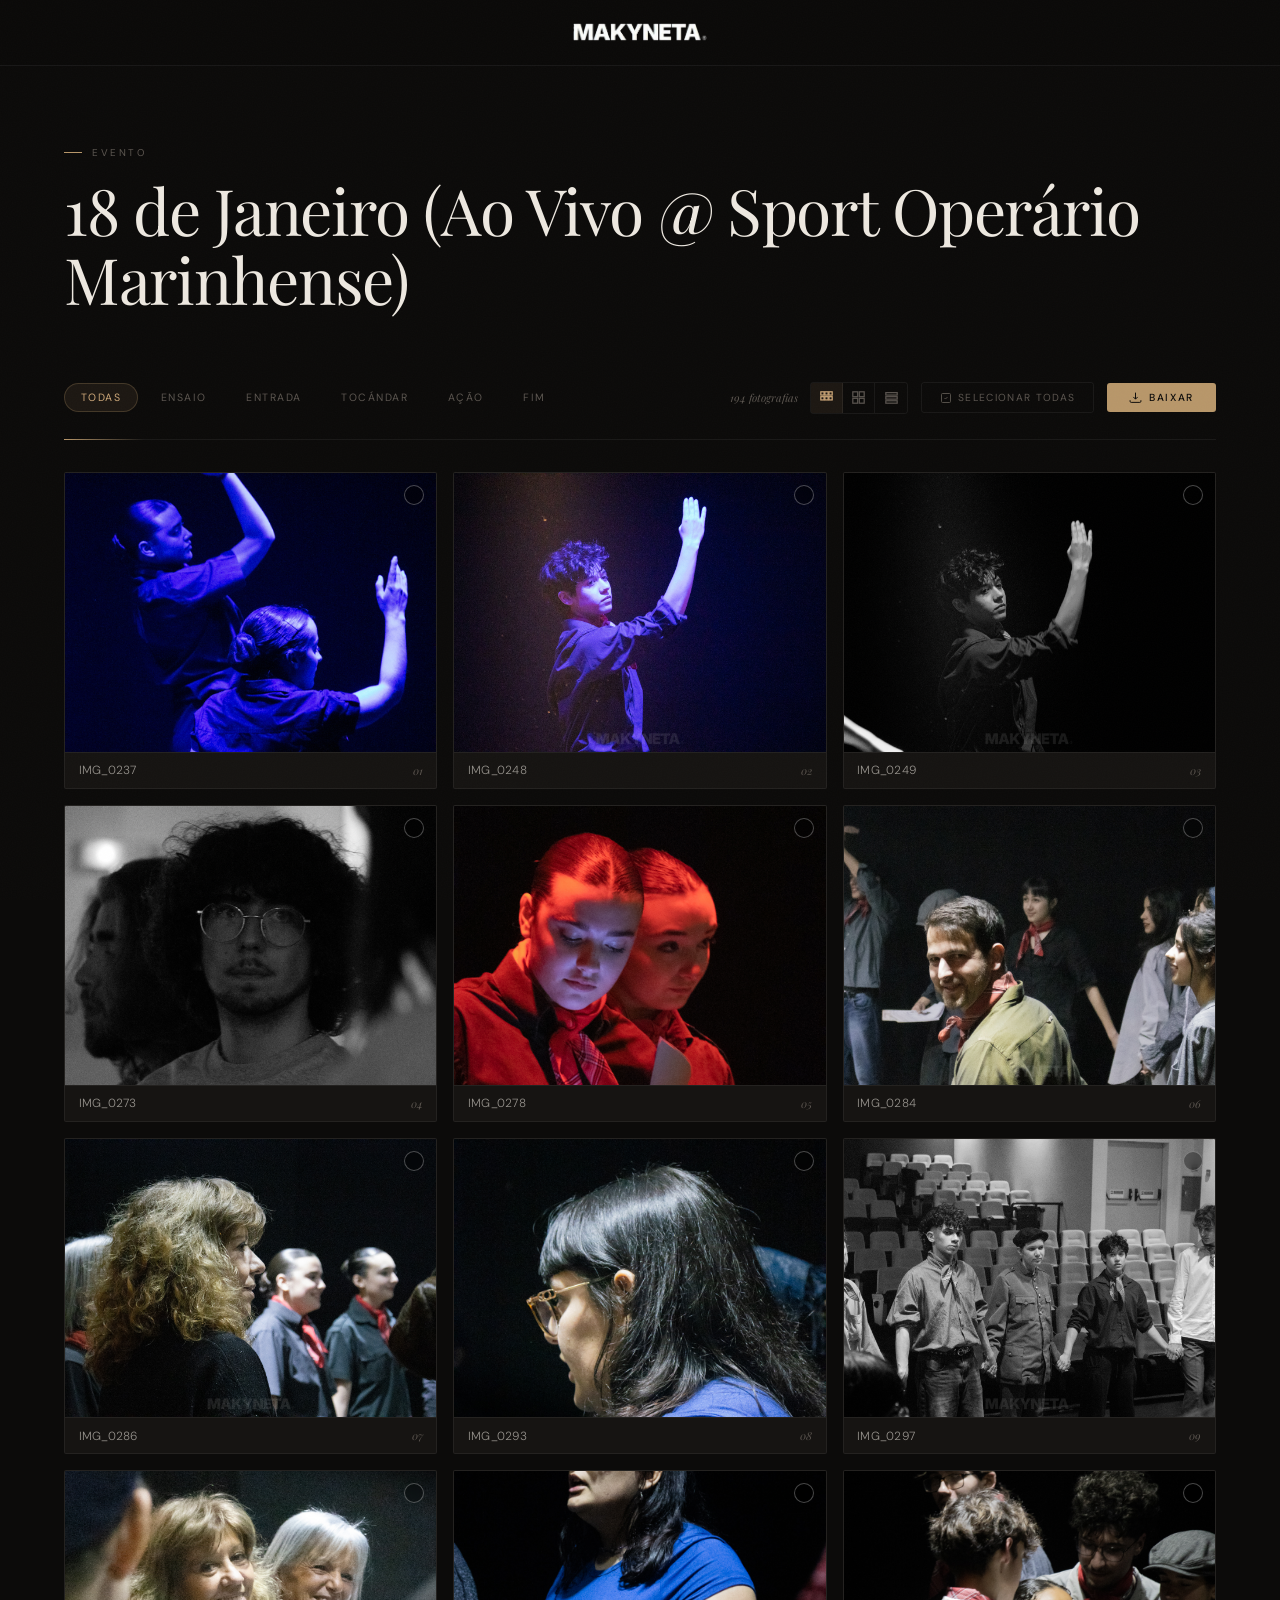
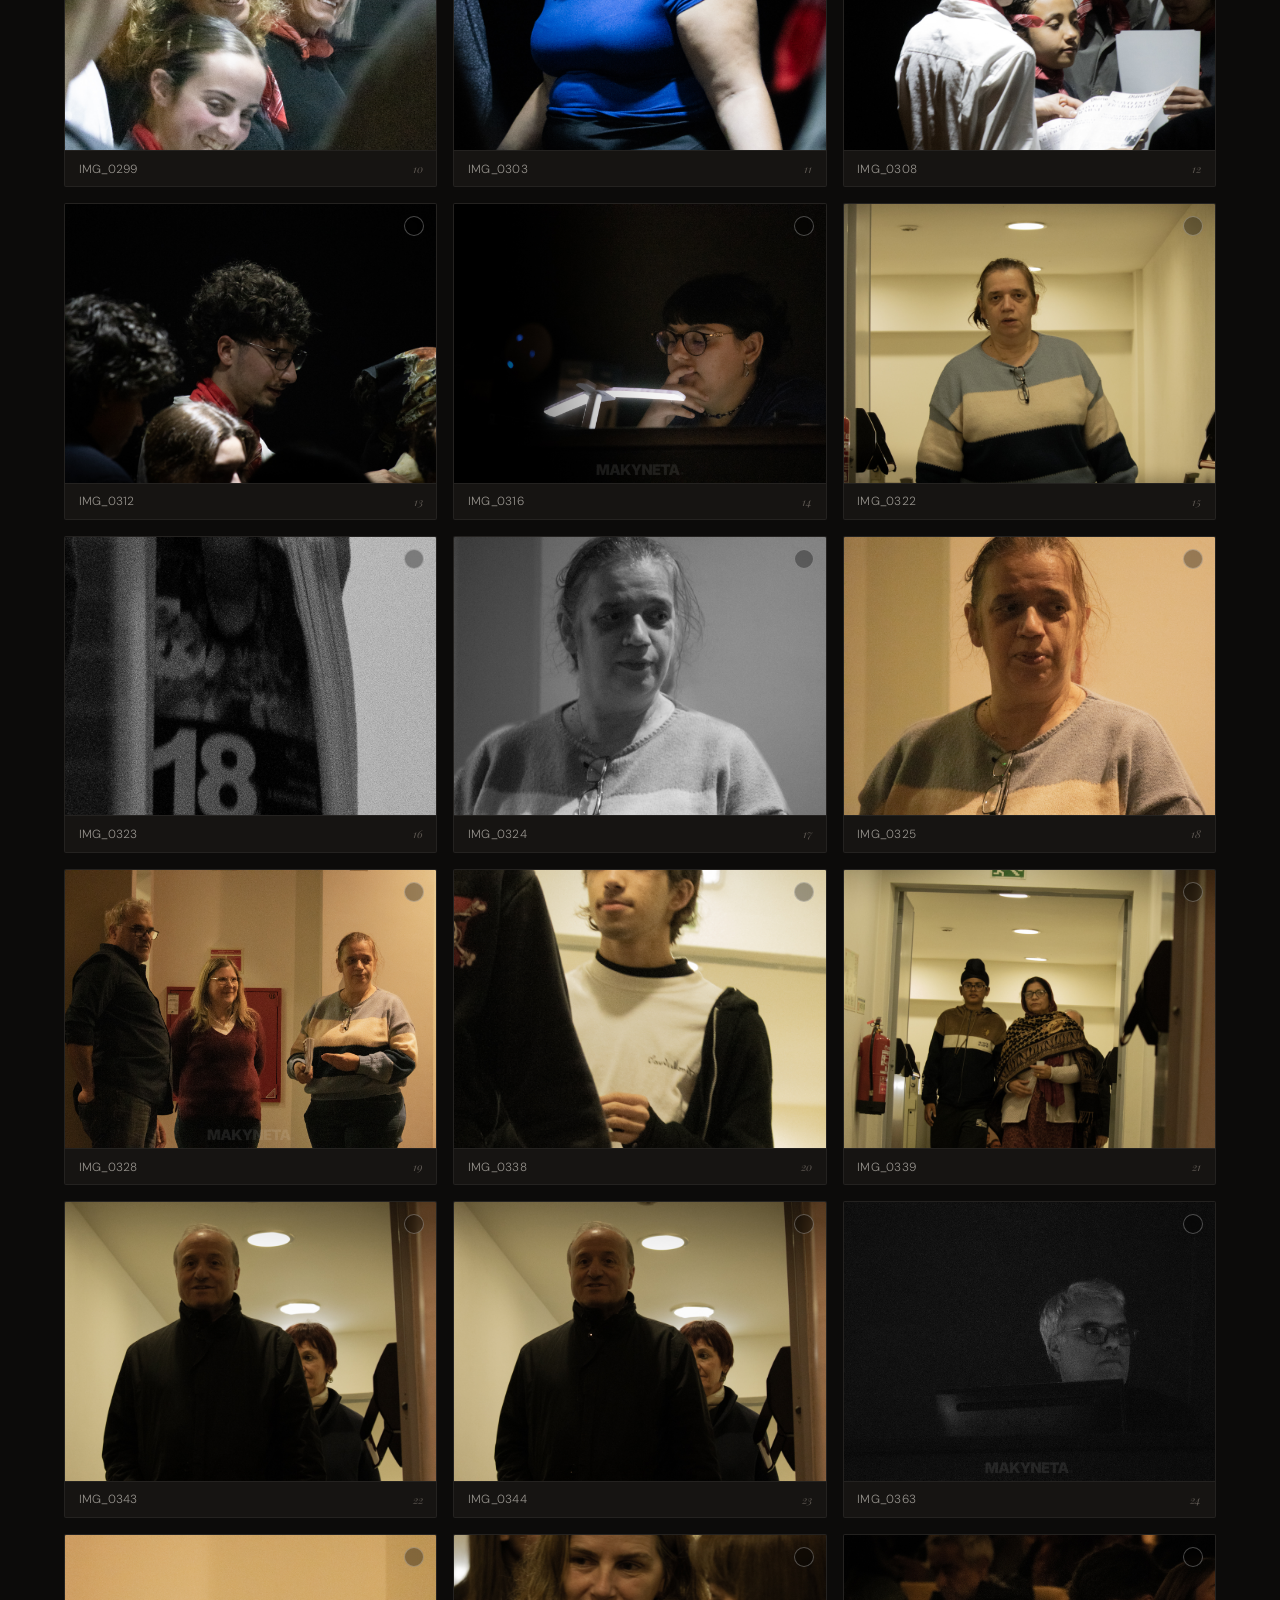
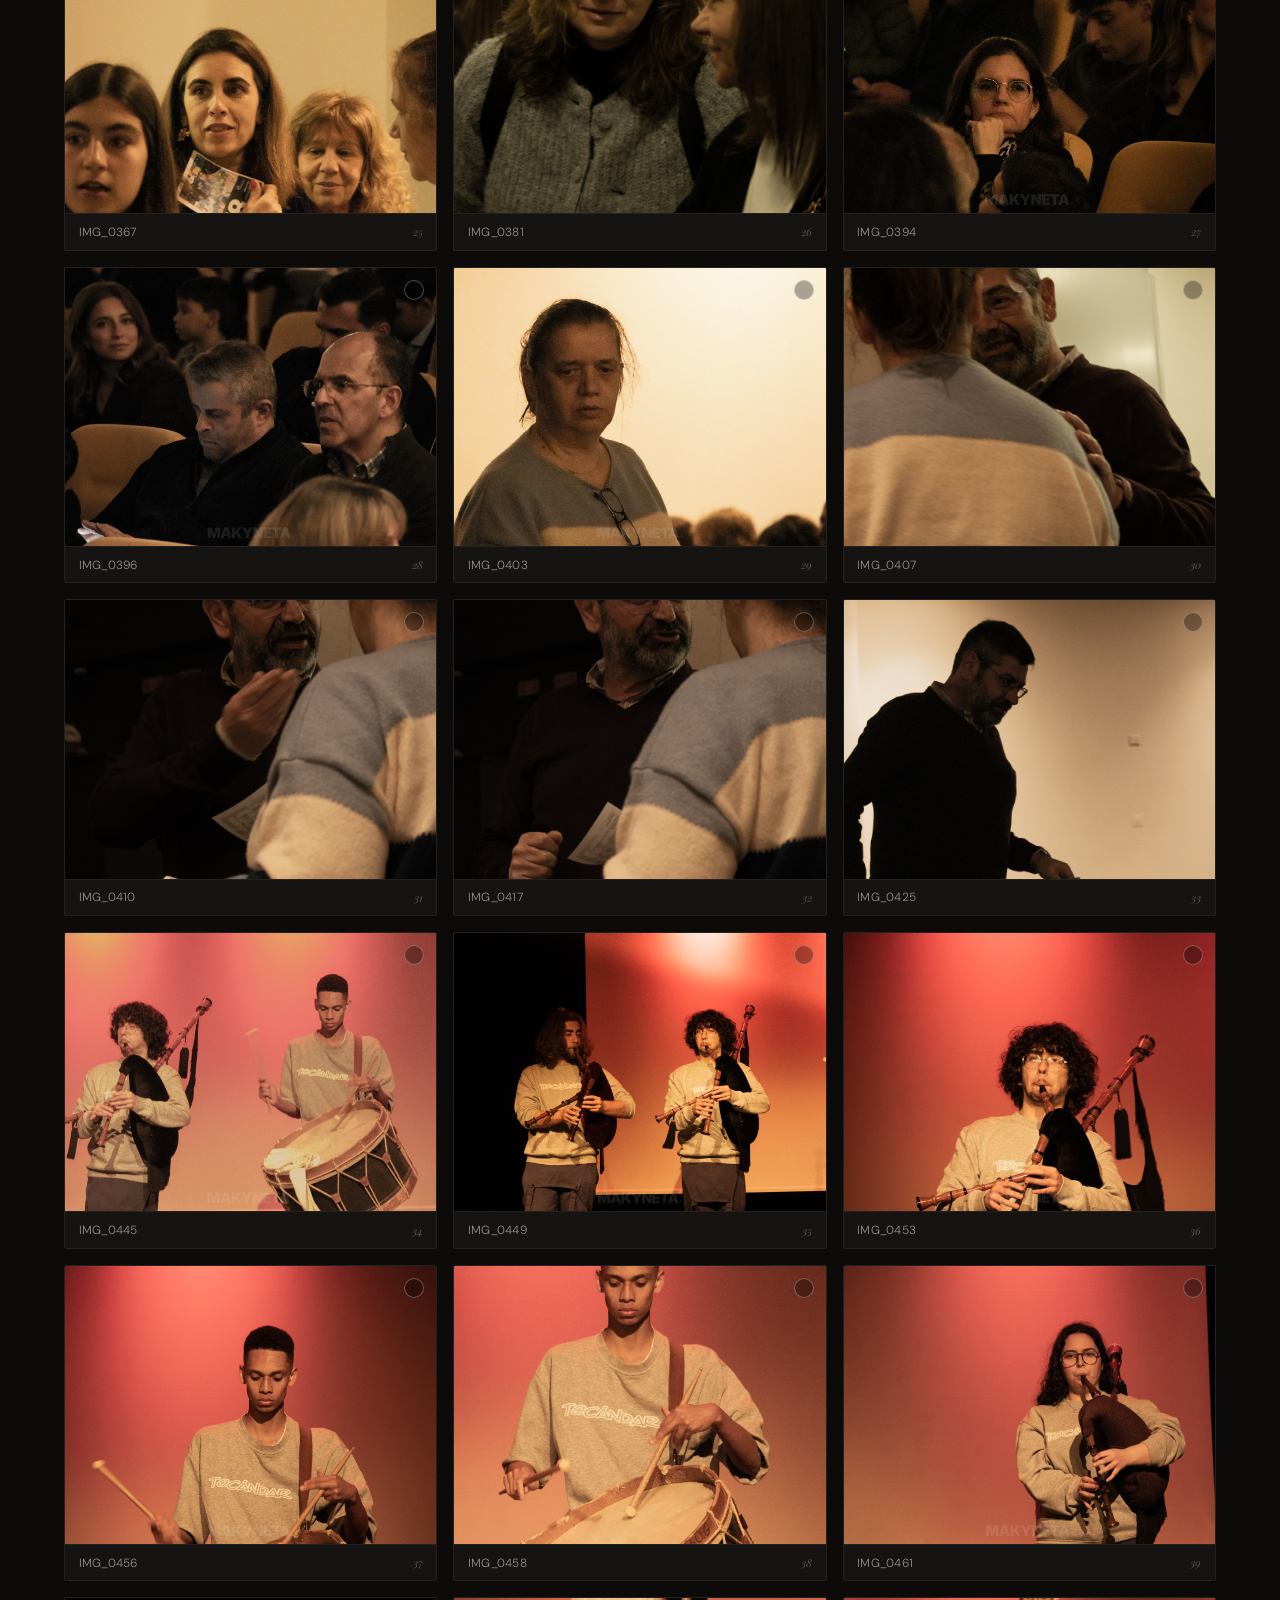
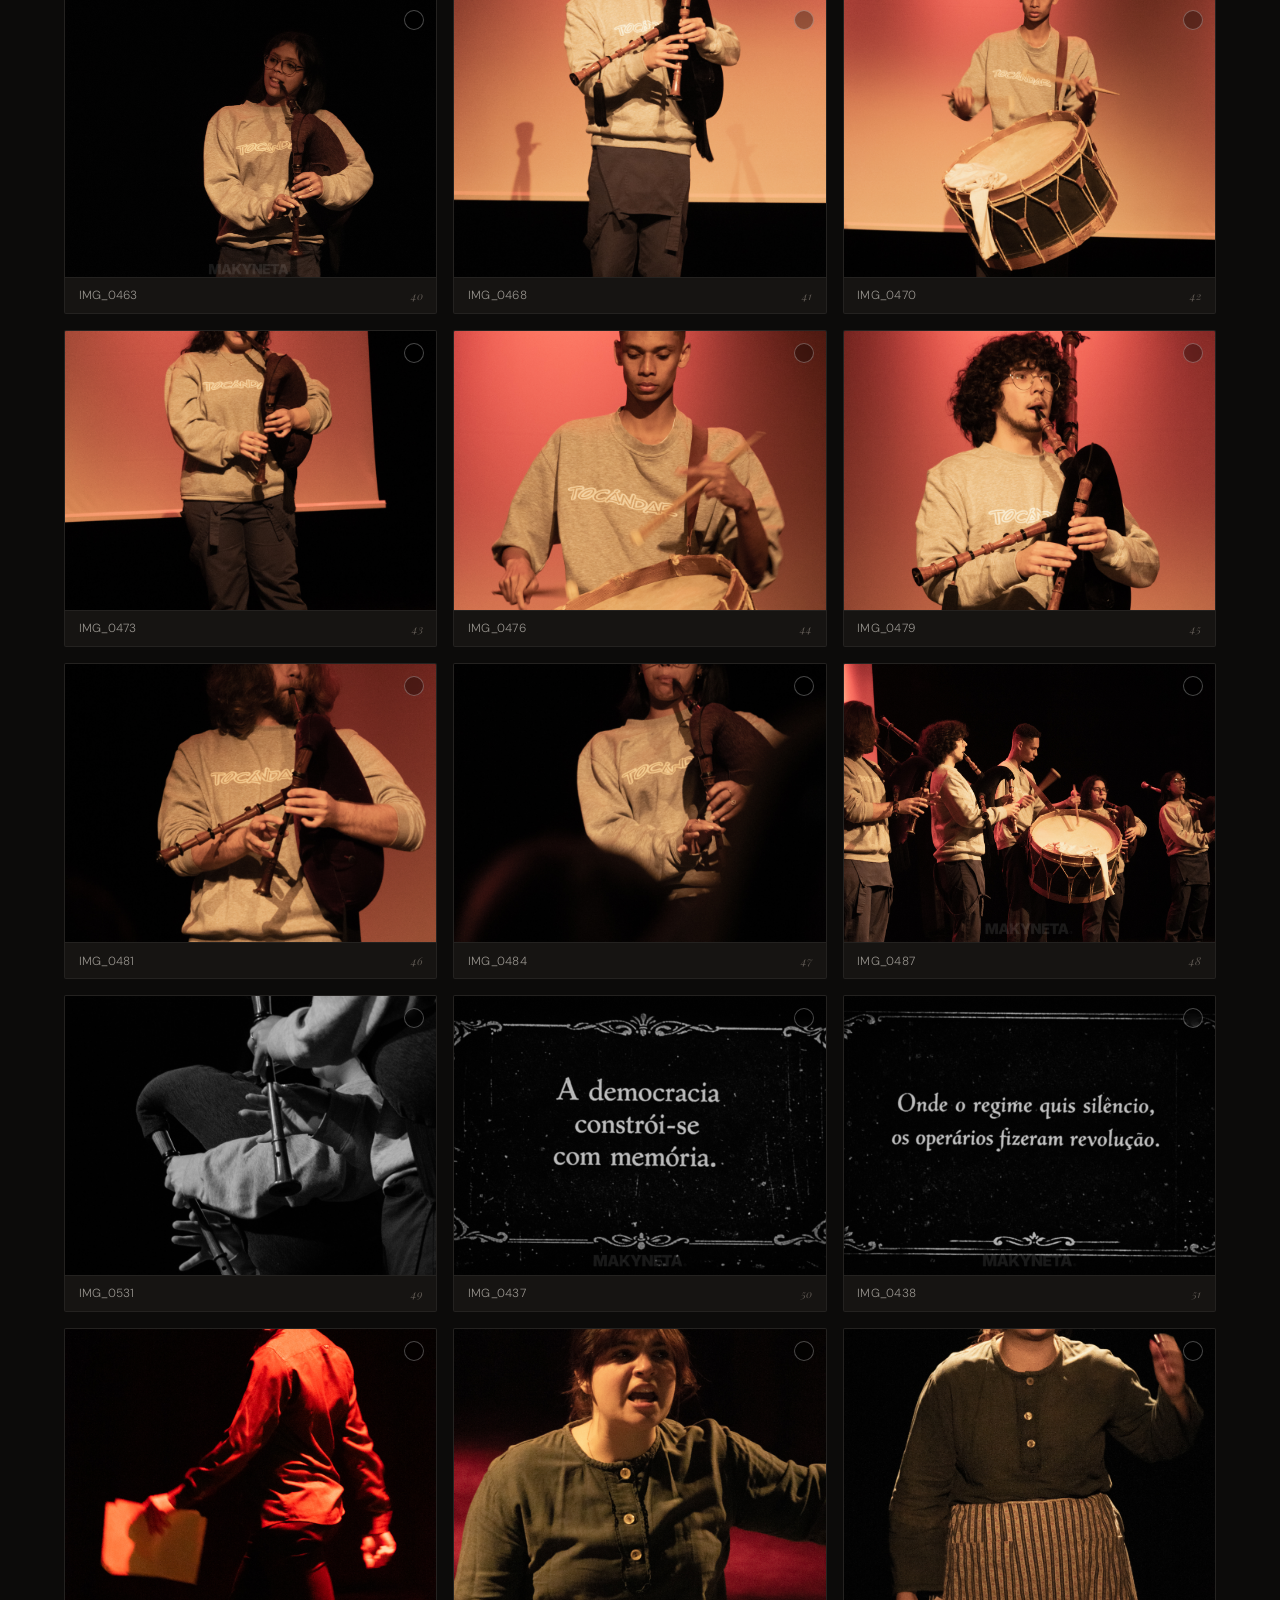
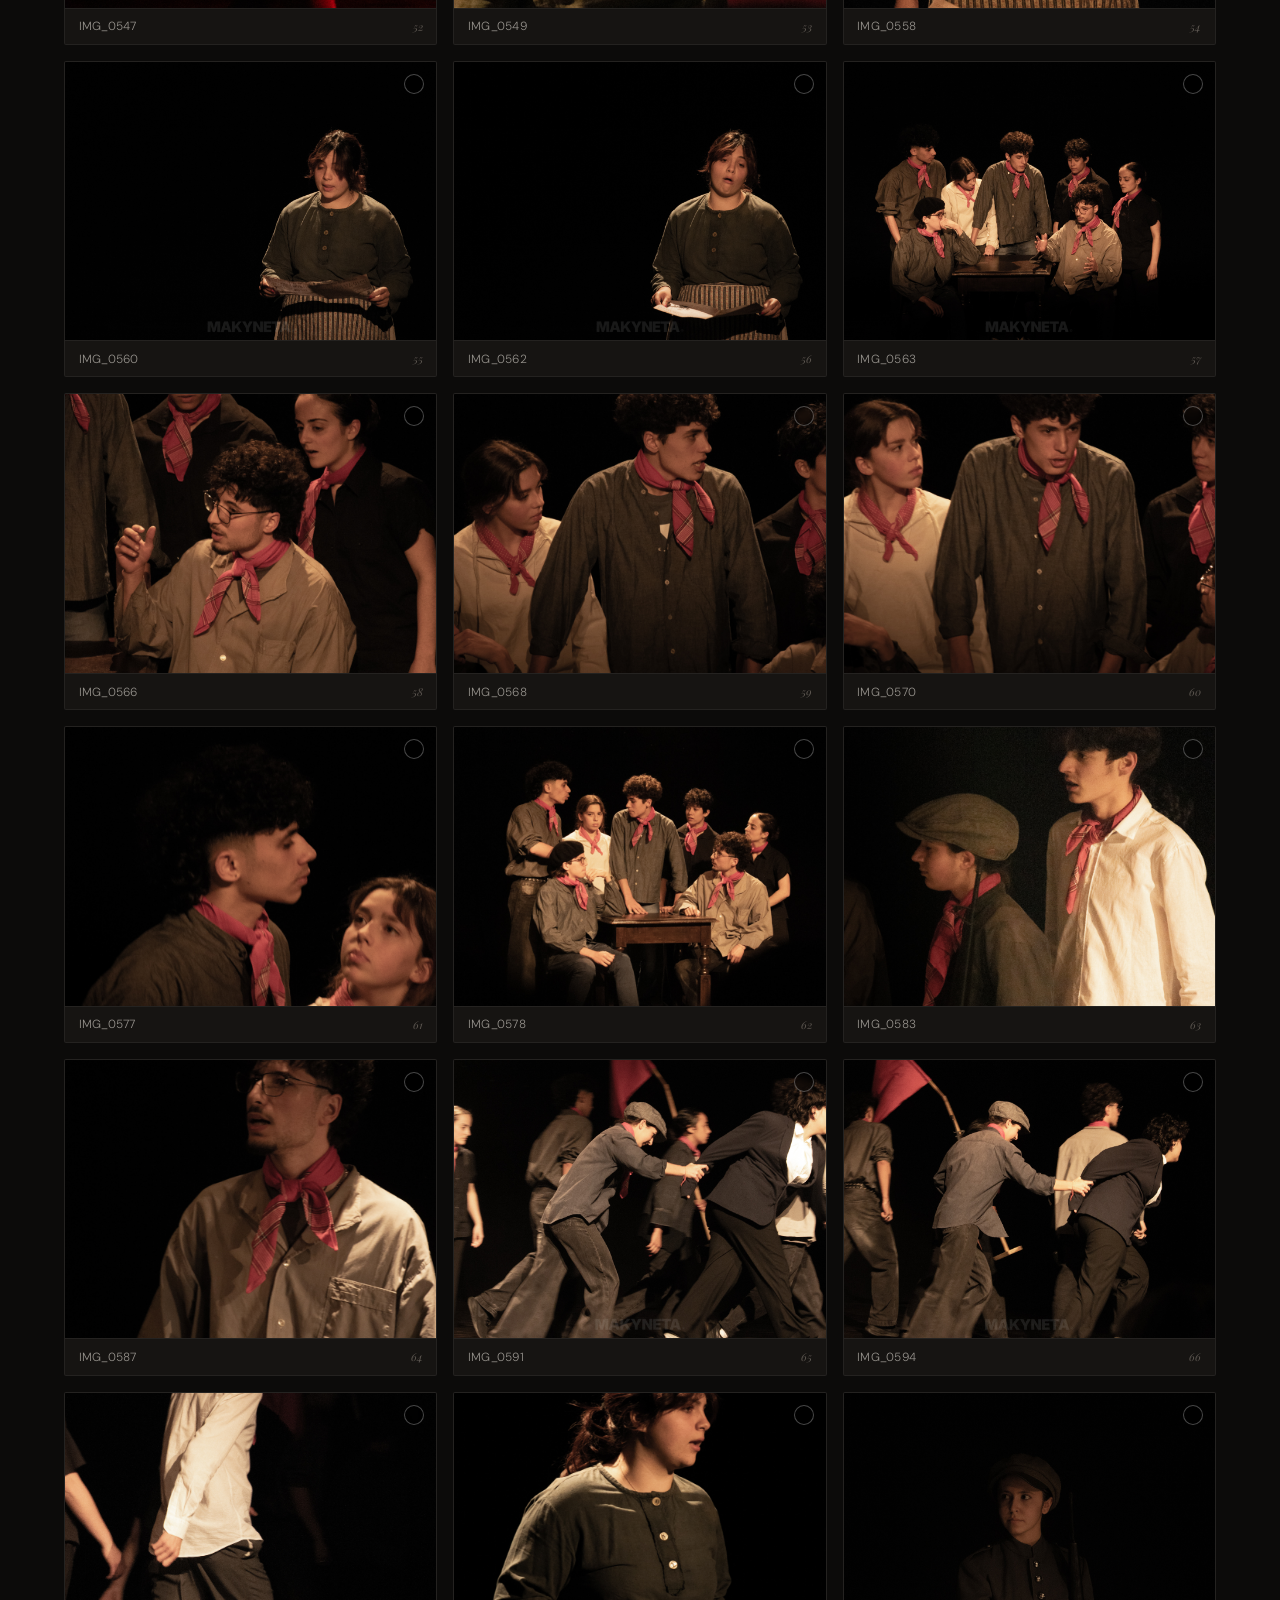
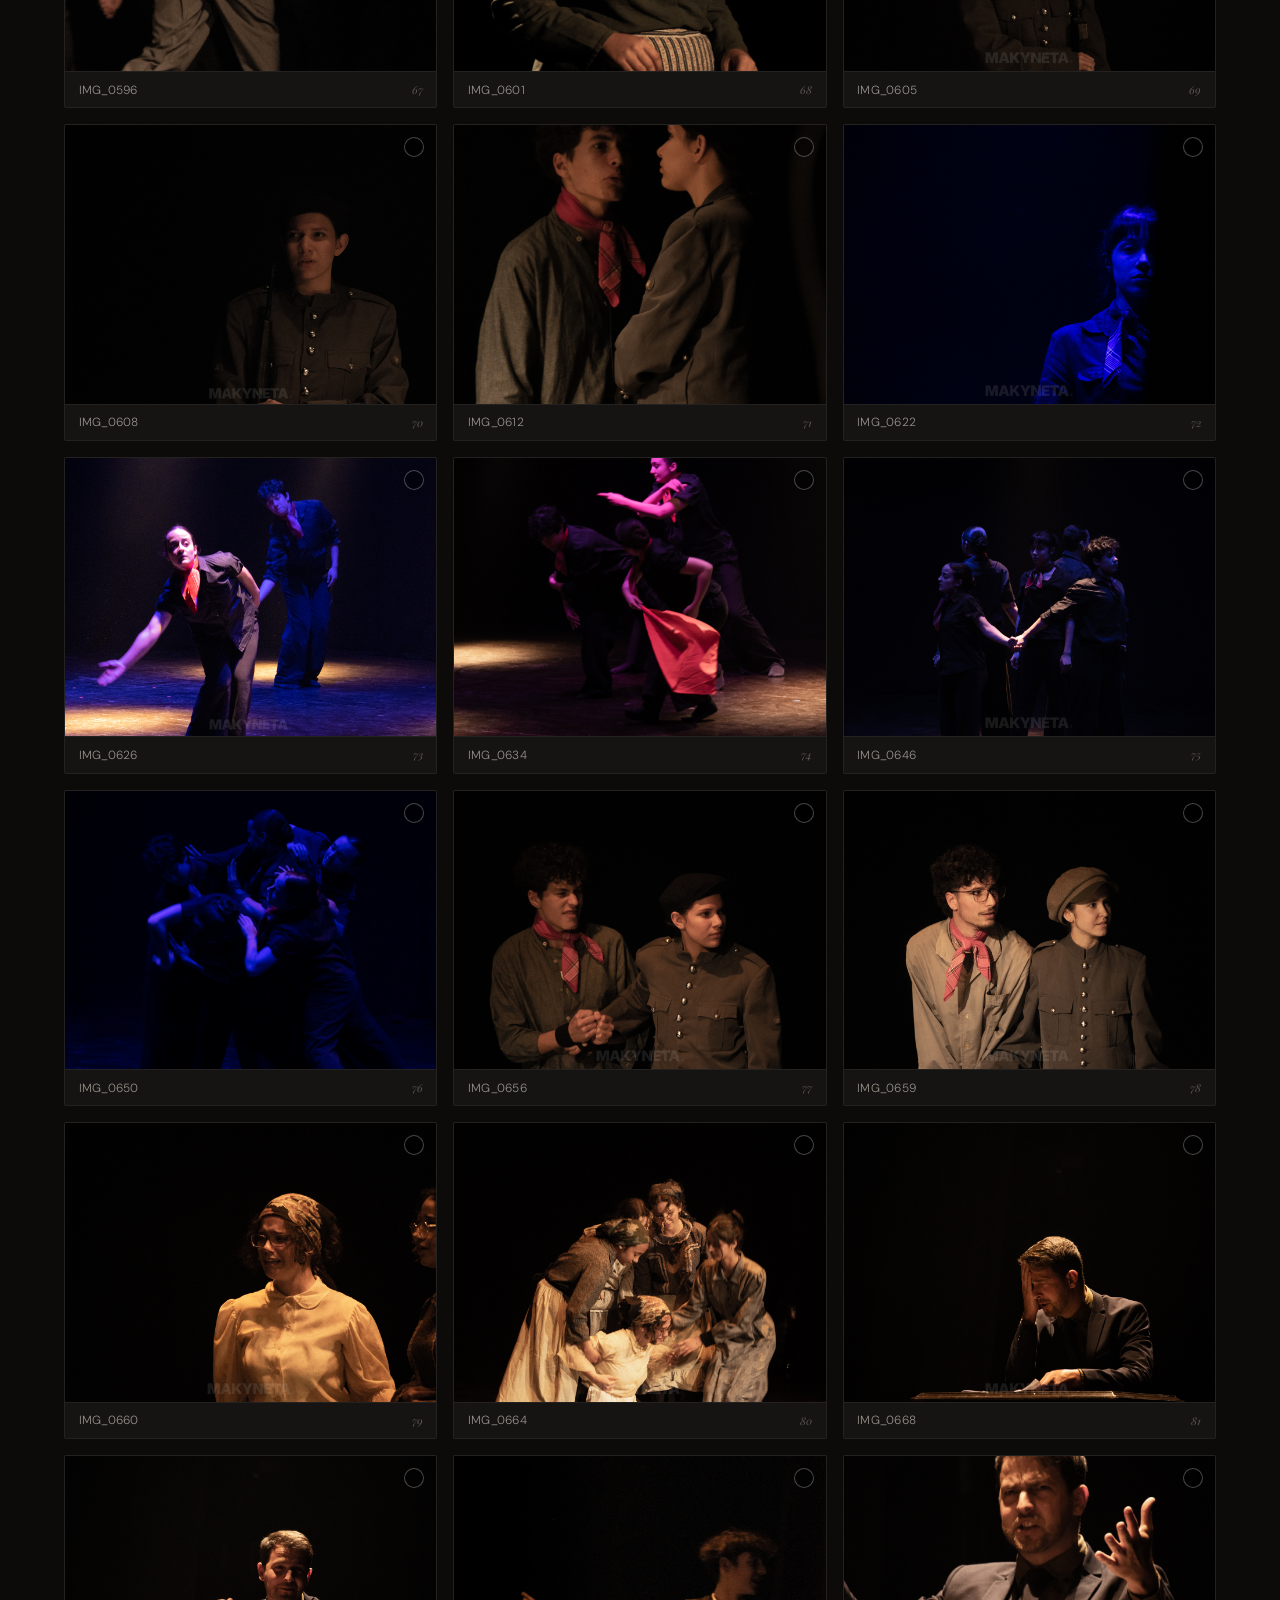
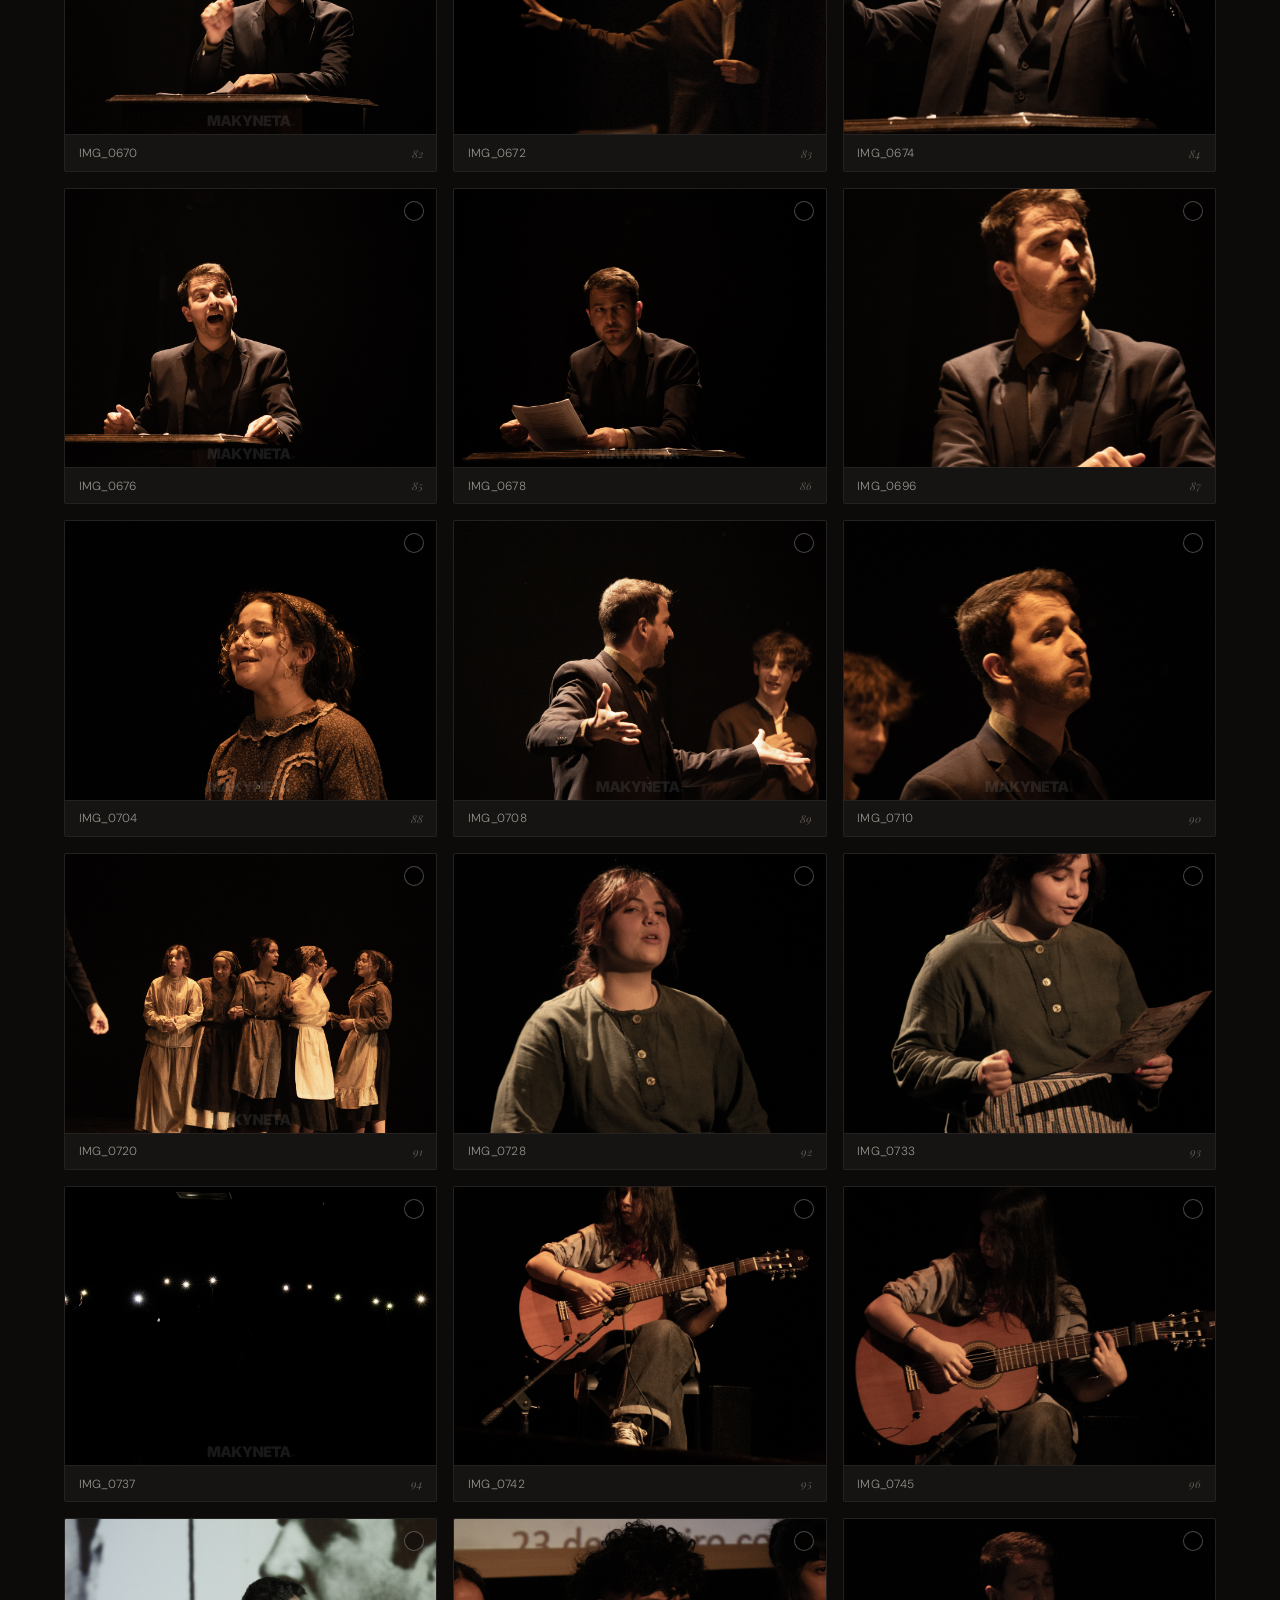
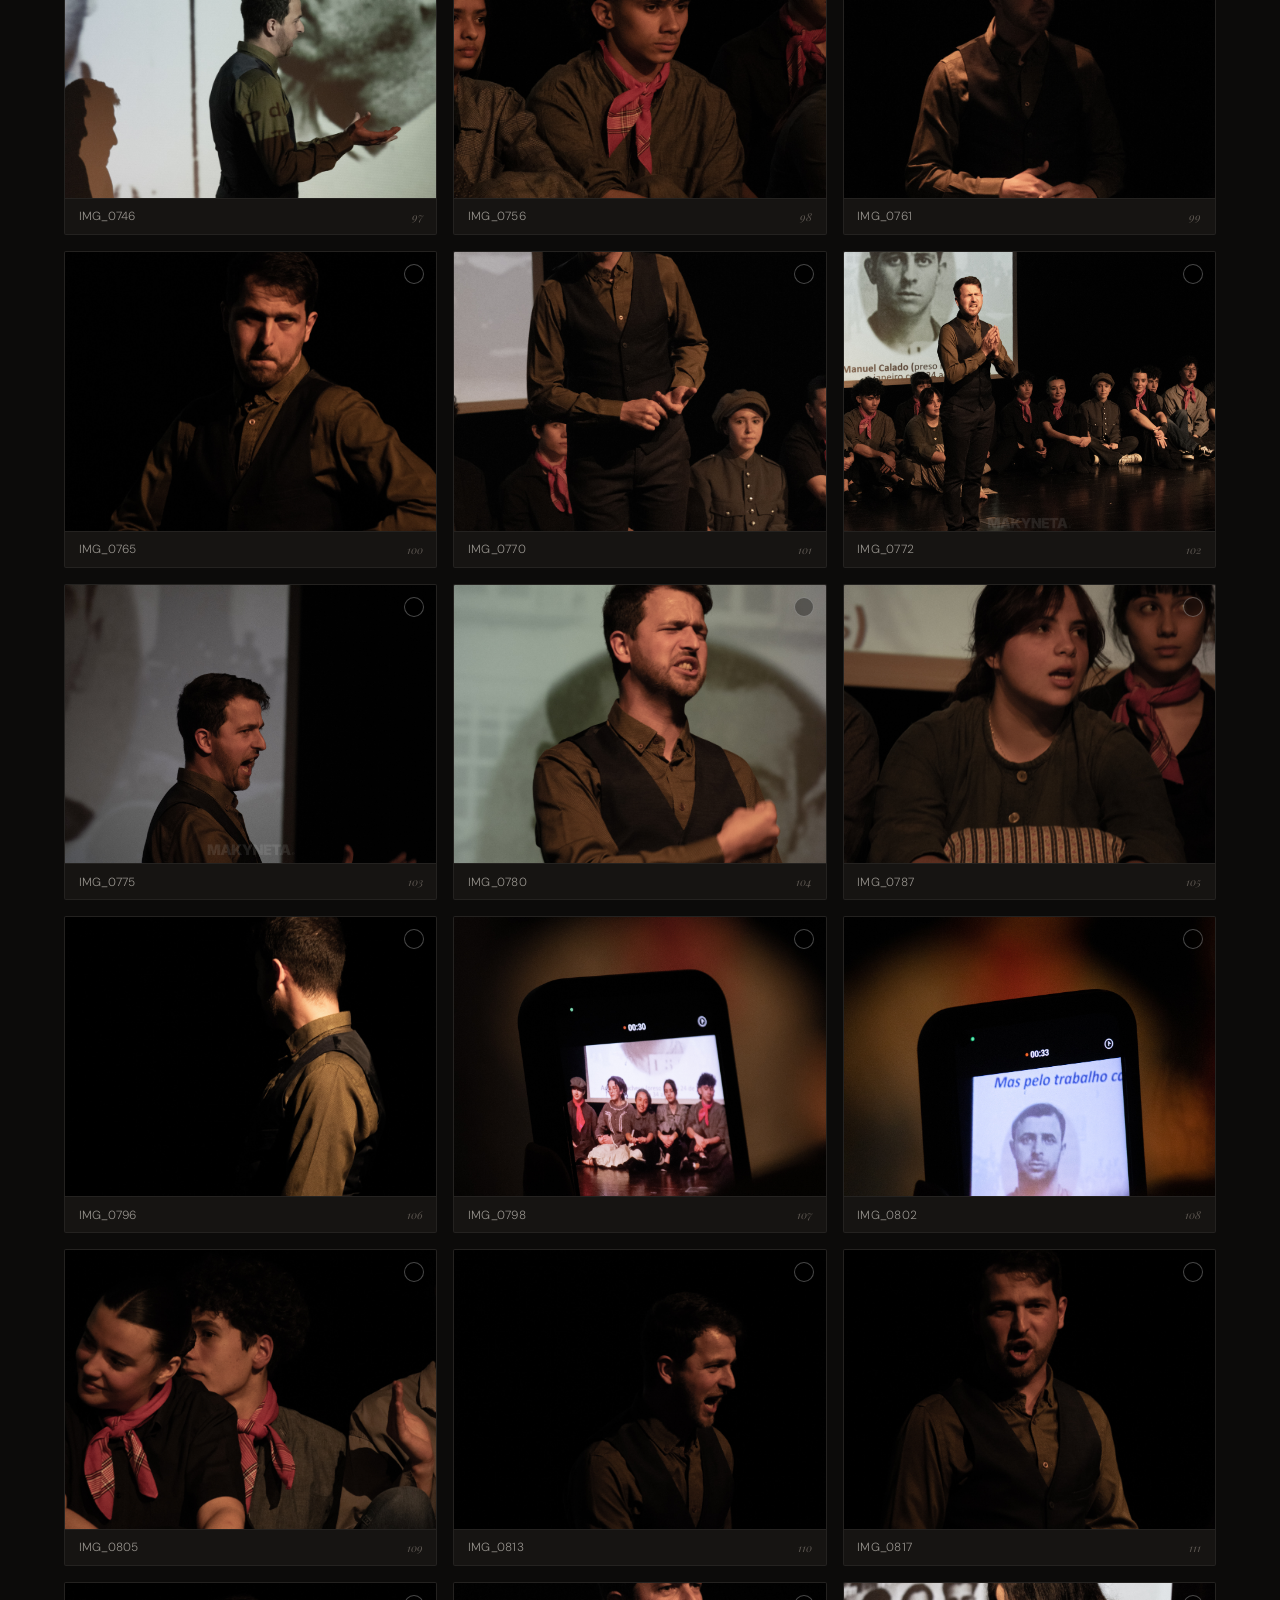
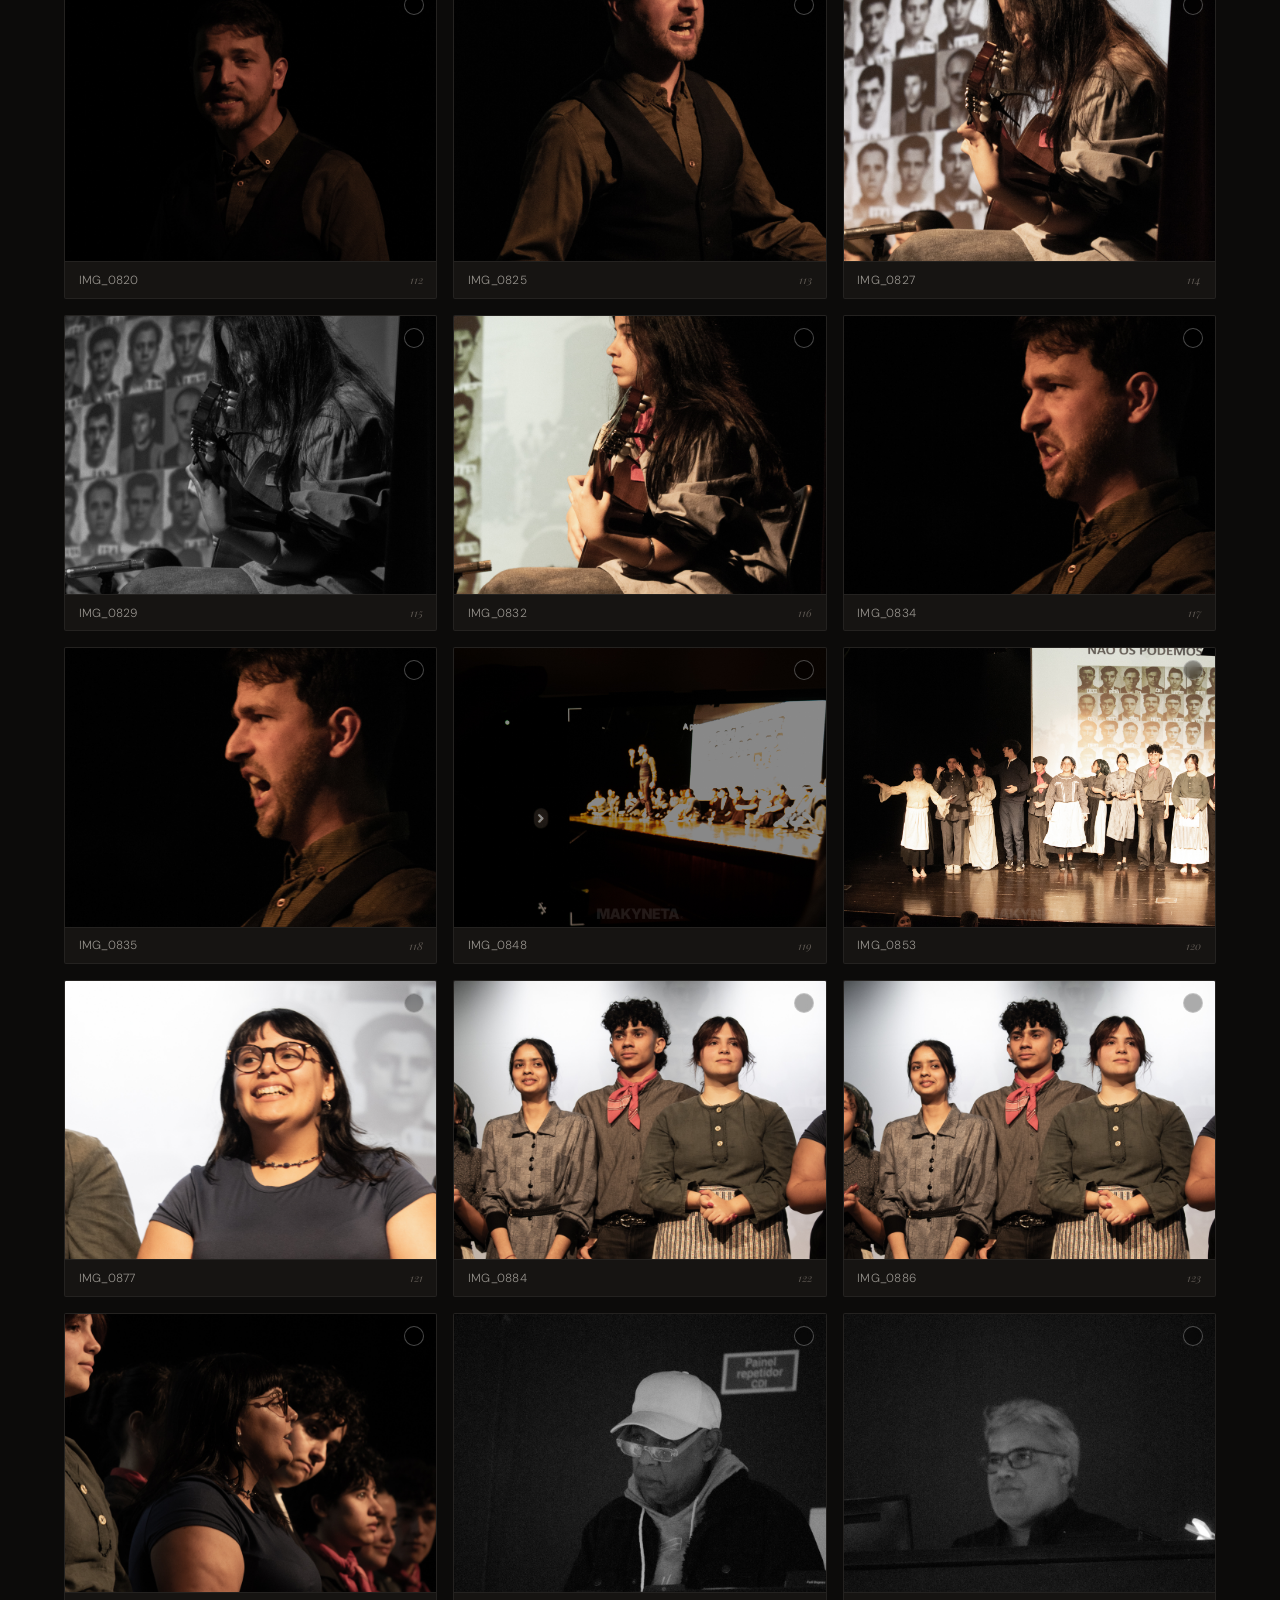
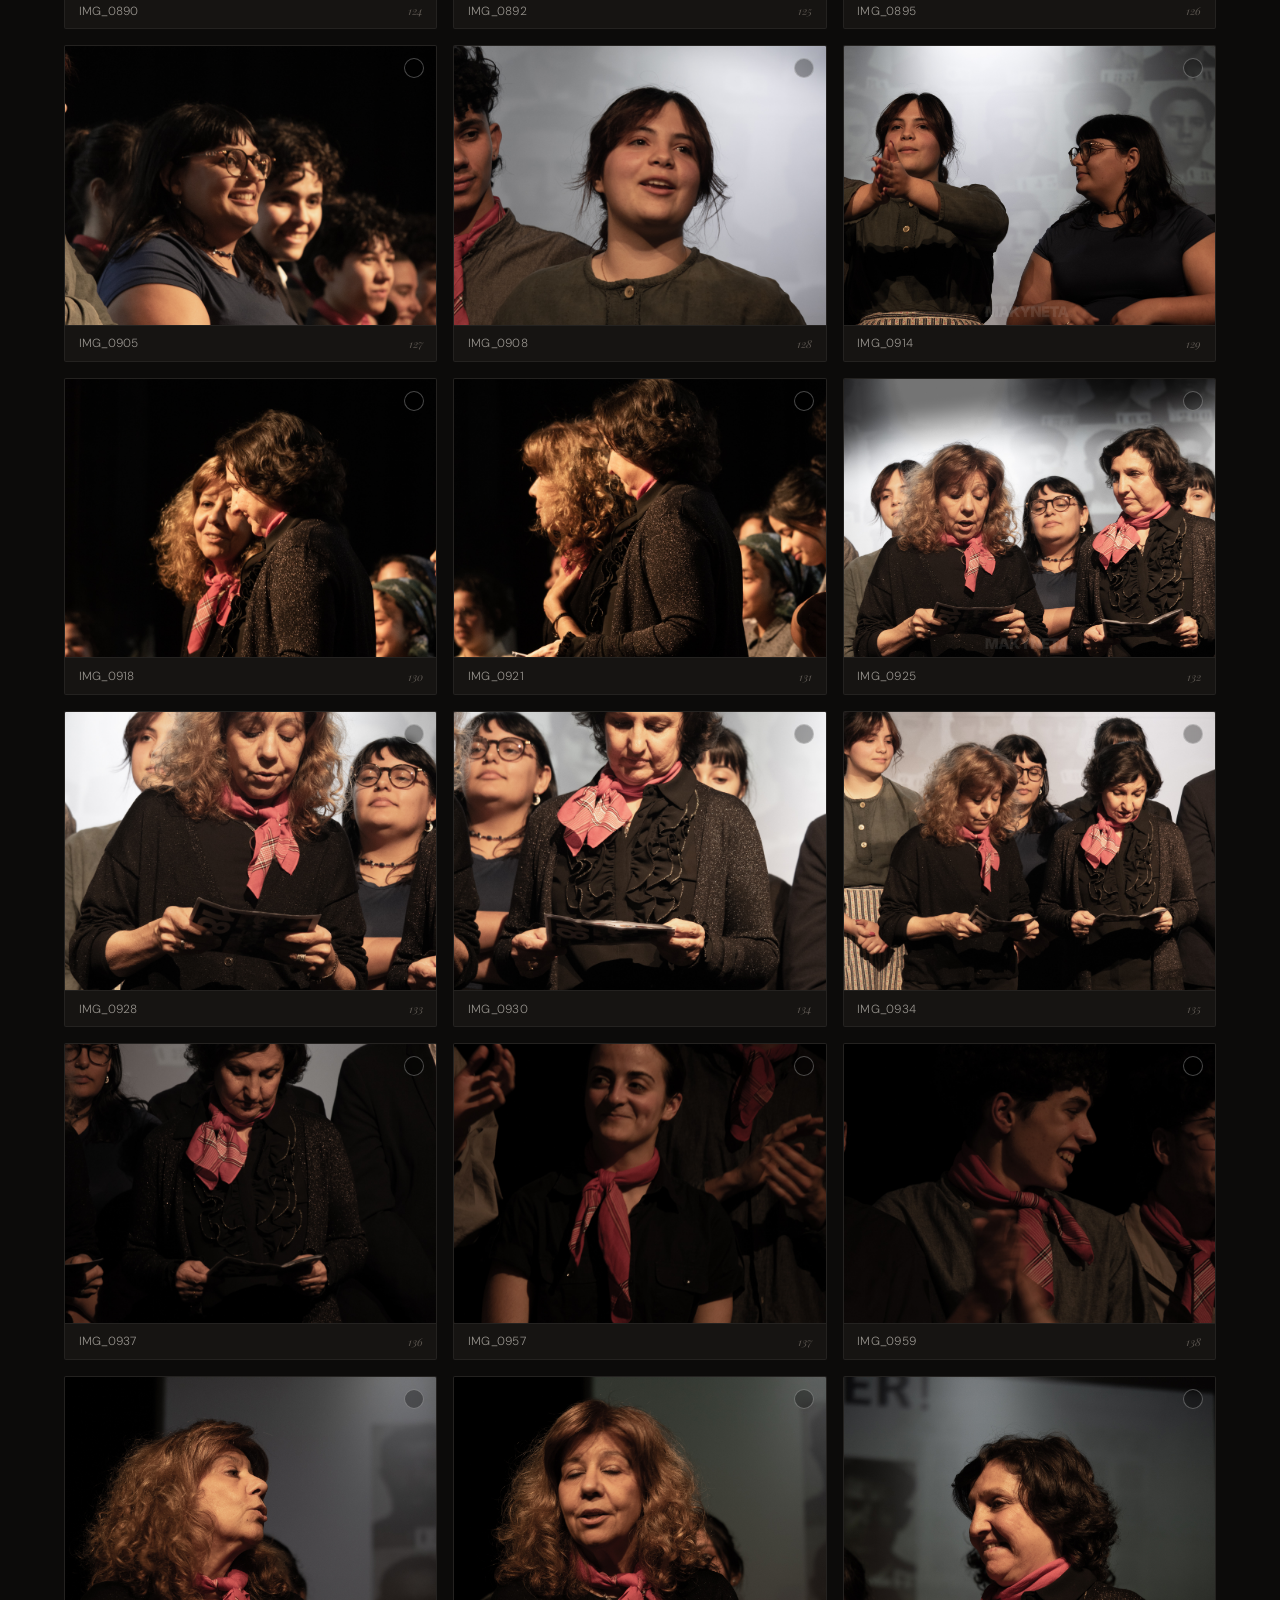
==== commit f5cf120b: "29 de Março de 2026" ====
--- a/index.html
+++ b/index.html
@@ -18,7 +18,7 @@
 <!-- Scripts -->
 <script src="assets/scripts/main.js" defer></script>
 <!-- Title_Favicon -->
-<title>FACLass | Makyneta by Tomás Mota</title>
+<title>18 de Janeiro de 1934 | Makyneta</title>
 <link rel="icon" href="https://makyneta.github.io/favicon.png" type="image/png">
 </head>
 <body>
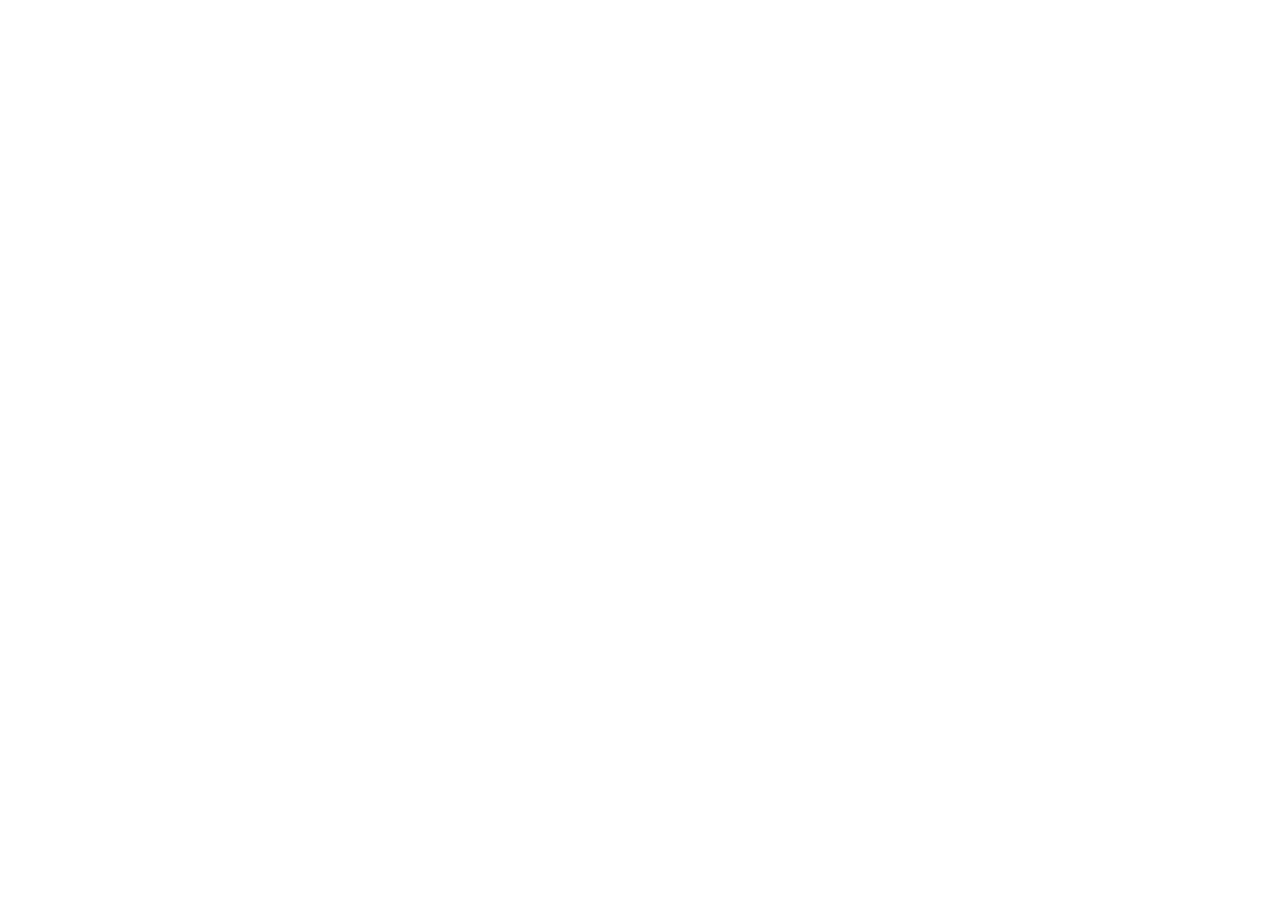
==== commit 91558af4: "04 de Abril de 2026" ====
--- a/index.html
+++ b/index.html
@@ -1,135 +1,18 @@
 <!DOCTYPE html>
-<html lang="pt">
+<html lang="en">
 <head>
 <!-- Metadados -->
-<meta charset="UTF-8"/>
-<meta name="viewport" content="width=device-width,initial-scale=1.0"/>
-<meta property="og:image" content="https://makyneta.github.io/faclass/assets/images/client/IMG_0249.jpg">
-<meta name="robots" content="noindex, follow">
-<link rel="canonical" href="https://makyneta.github.io">
-<meta name="author" content="Makyneta Unipessoal, Lda">
-<!-- Preconnect -->
-<link rel="preconnect" href="https://fonts.googleapis.com"/>
-<link rel="preconnect" href="https://fonts.gstatic.com" crossorigin/>
-<!-- Font -->
-<link href="https://fonts.googleapis.com/css2?family=Playfair+Display:ital,wght@0,400;1,400&family=DM+Sans:wght@300;400;500&display=swap" rel="stylesheet"/>
-<!-- Styles -->
-<link rel="stylesheet" href="assets/styles/main.css">
-<!-- Scripts -->
-<script src="assets/scripts/main.js" defer></script>
+  <meta charset="UTF-8"/>
+  <meta name="viewport" content="width=device-width,initial-scale=1.0"/>
+  <meta property="og:image" content="https://images.pixieset.com/869530211/444429b4169c4c8c58479b301300116d-cover.jpg">
+  <meta http-equiv="refresh" content="0;url=https://makyneta.pixieset.com/18janeiro1934/">
+  <meta name="robots" content="noindex, follow">
+  <meta name="author" content="Makyneta Unipessoal, Lda">
 <!-- Title_Favicon -->
-<title>18 de Janeiro de 1934 | Makyneta</title>
-<link rel="icon" href="https://makyneta.github.io/favicon.png" type="image/png">
+  <title>18 de Janeiro de 1934 | Makyneta</title>
+  <link rel="icon" href="https://makyneta.github.io/favicon.png" type="image/png">
 </head>
 <body>
-
-<!-- HEADER -->
-<header>
-  <!--
-    Logo: substitua src="logo.png" pelo caminho da sua imagem PNG.
-    Ao clicar na logo vai para o site principal.
-  -->
-  <a href="https://makyneta.github.io" target="_blank" rel="noopener" class="logo-link">
-    <img
-      class="logo-img"
-      src="assets/images/ui/makyneta.png"
-      alt="Makyneta"
-      onerror="this.outerHTML='<span class=logo-fallback>Makyneta</span>'"
-    />
-  </a>
-</header>
-
-<!-- HERO -->
-<div class="hero">
-  <div class="hero-for">Evento</div>
-  <h1 class="hero-name" id="hero-name">—</h1>
-</div>
-
-<!-- CONTROLS -->
-<div class="controls">
-  <div class="ctrl-left" id="filter-row">
-    <!-- filtros gerados dinamicamente -->
-  </div>
-  <div class="ctrl-right">
-    <span class="count-label" id="count-label"></span>
-    <div class="vtoggle">
-      <button class="vb on" id="v3" onclick="setView(3)" title="Grelha">
-        <svg viewBox="0 0 16 16" fill="none" stroke="currentColor" stroke-width="1.5"><rect x="1" y="1" width="4" height="4"/><rect x="6" y="1" width="4" height="4"/><rect x="11" y="1" width="4" height="4"/><rect x="1" y="7" width="4" height="4"/><rect x="6" y="7" width="4" height="4"/><rect x="11" y="7" width="4" height="4"/></svg>
-      </button>
-      <button class="vb" id="v2" onclick="setView(2)" title="2 colunas">
-        <svg viewBox="0 0 16 16" fill="none" stroke="currentColor" stroke-width="1.5"><rect x="1" y="1" width="6" height="6"/><rect x="9" y="1" width="6" height="6"/><rect x="1" y="9" width="6" height="6"/><rect x="9" y="9" width="6" height="6"/></svg>
-      </button>
-      <button class="vb" id="v1" onclick="setView(1)" title="Lista">
-        <svg viewBox="0 0 16 16" fill="none" stroke="currentColor" stroke-width="1.5"><rect x="1" y="2" width="14" height="3"/><rect x="1" y="7" width="14" height="3"/><rect x="1" y="12" width="14" height="3"/></svg>
-      </button>
-    </div>
-    <button class="btn-sel" onclick="toggleSelAll()">
-      <svg viewBox="0 0 24 24" fill="none" stroke="currentColor" stroke-width="1.8"><rect x="3" y="3" width="18" height="18" rx="2"/><path d="M9 12l2 2 4-4"/></svg>
-      Selecionar todas
-    </button>
-    <button class="btn-dl" onclick="doDownload()">
-      <svg viewBox="0 0 24 24" fill="none" stroke="currentColor" stroke-width="1.8"><path d="M12 15V3m0 12-4-4m4 4 4-4"/><path d="M2 17v2a2 2 0 002 2h16a2 2 0 002-2v-2"/></svg>
-      Baixar
-    </button>
-  </div>
-</div>
-
-<!-- GALLERY -->
-<div class="g-wrap">
-  <div class="g-divider"></div>
-  <div class="gallery" id="gallery"></div>
-</div>
-
-<!-- LIGHTBOX -->
-<div class="lb" id="lb">
-  <div class="lb-bg" onclick="closeLb()"></div>
-  <button class="lb-close" onclick="closeLb()">
-    <svg viewBox="0 0 24 24" fill="none" stroke="currentColor" stroke-width="1.8"><path d="M18 6 6 18M6 6l12 12"/></svg>
-  </button>
-  <button class="lb-nav lb-prev" onclick="navLb(-1)">
-    <svg viewBox="0 0 24 24" fill="none" stroke="currentColor" stroke-width="1.8"><path d="M15 18 9 12l6-6"/></svg>
-  </button>
-  <button class="lb-nav lb-next" onclick="navLb(1)">
-    <svg viewBox="0 0 24 24" fill="none" stroke="currentColor" stroke-width="1.8"><path d="M9 18l6-6-6-6"/></svg>
-  </button>
-  <div class="lb-shell">
-    <div class="lb-img-box">
-      <img id="lb-img" src="" alt=""/>
-    </div>
-    <div class="lb-foot">
-      <div class="lb-info">
-        <span class="lb-title" id="lb-title"></span>
-        <span class="lb-sub" id="lb-sub"></span>
-      </div>
-      <a id="lb-dl" href="#" class="btn-dl" style="font-size:.62rem;padding:.48rem 1rem" download>
-        <svg viewBox="0 0 24 24" fill="none" stroke="currentColor" stroke-width="1.8" width="12" height="12"><path d="M12 15V3m0 12-4-4m4 4 4-4"/><path d="M2 17v2a2 2 0 002 2h16a2 2 0 002-2v-2"/></svg>
-        Download
-      </a>
-    </div>
-    <div class="lb-dots" id="lb-dots"></div>
-  </div>
-</div>
-
-<!-- FLOAT BAR -->
-<div class="fbar" id="fbar">
-  <span class="fbar-count"><strong id="fbar-n">0</strong> selecionadas</span>
-  <button class="fbar-dl" onclick="doDownload()">
-    <svg viewBox="0 0 24 24" fill="none" stroke="currentColor" stroke-width="1.8"><path d="M12 15V3m0 12-4-4m4 4 4-4"/><path d="M2 17v2a2 2 0 002 2h16a2 2 0 002-2v-2"/></svg>
-    Fazer download
-  </button>
-  <button class="fbar-clear" onclick="clearSel()">Limpar</button>
-</div>
-
-<!-- FOOTER -->
-<footer>
-  <div class="foot-inner">
-    <p class="foot-copy">
-      &copy; <span id="yr"></span>
-      <a href="https://makyneta.github.io" target="_blank" rel="noopener">Makyneta, Unipessoal, Lda.</a>
-      &nbsp;&mdash;&nbsp; Todos os direitos reservados. As imagens são de uso pessoal exclusivo do cliente.
-    </p>
-    <span class="foot-right" id="ft-client"></span>
-  </div>
-</footer>
+    
 </body>
-</html>+</html>
